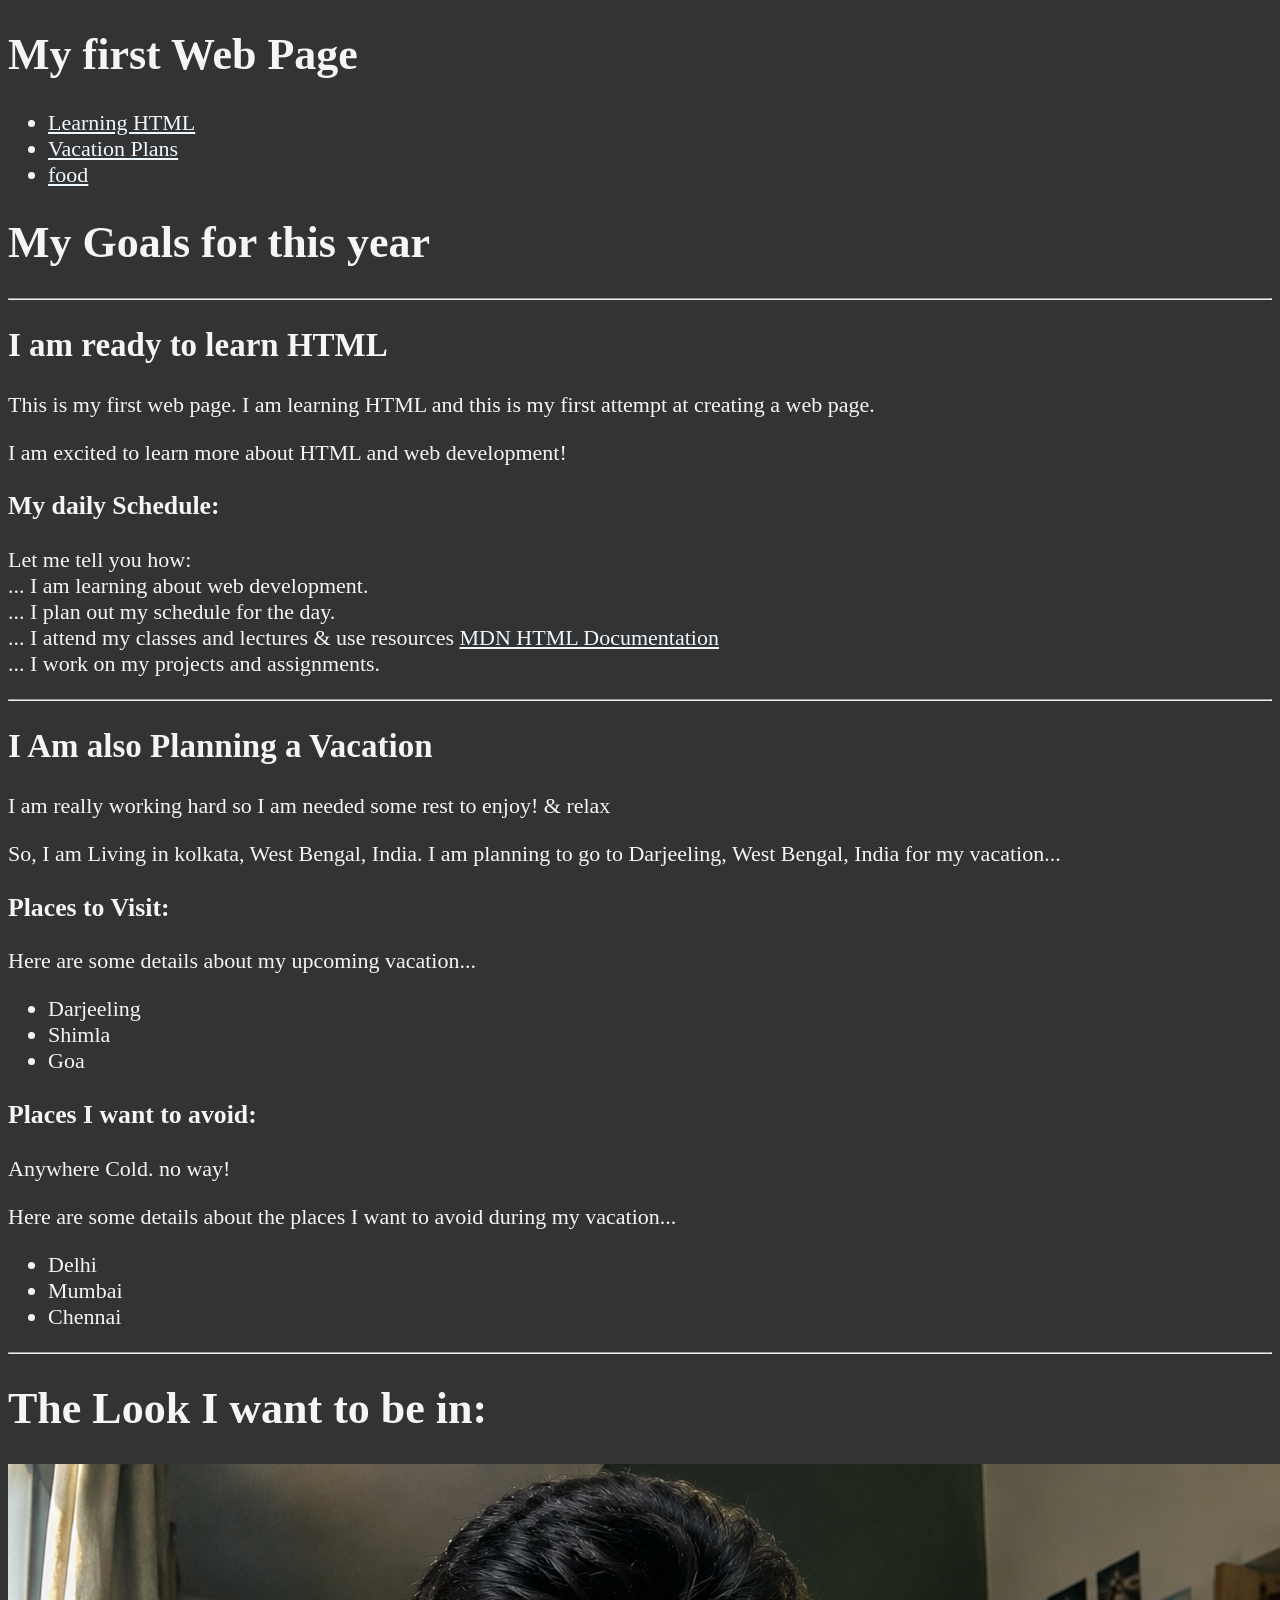
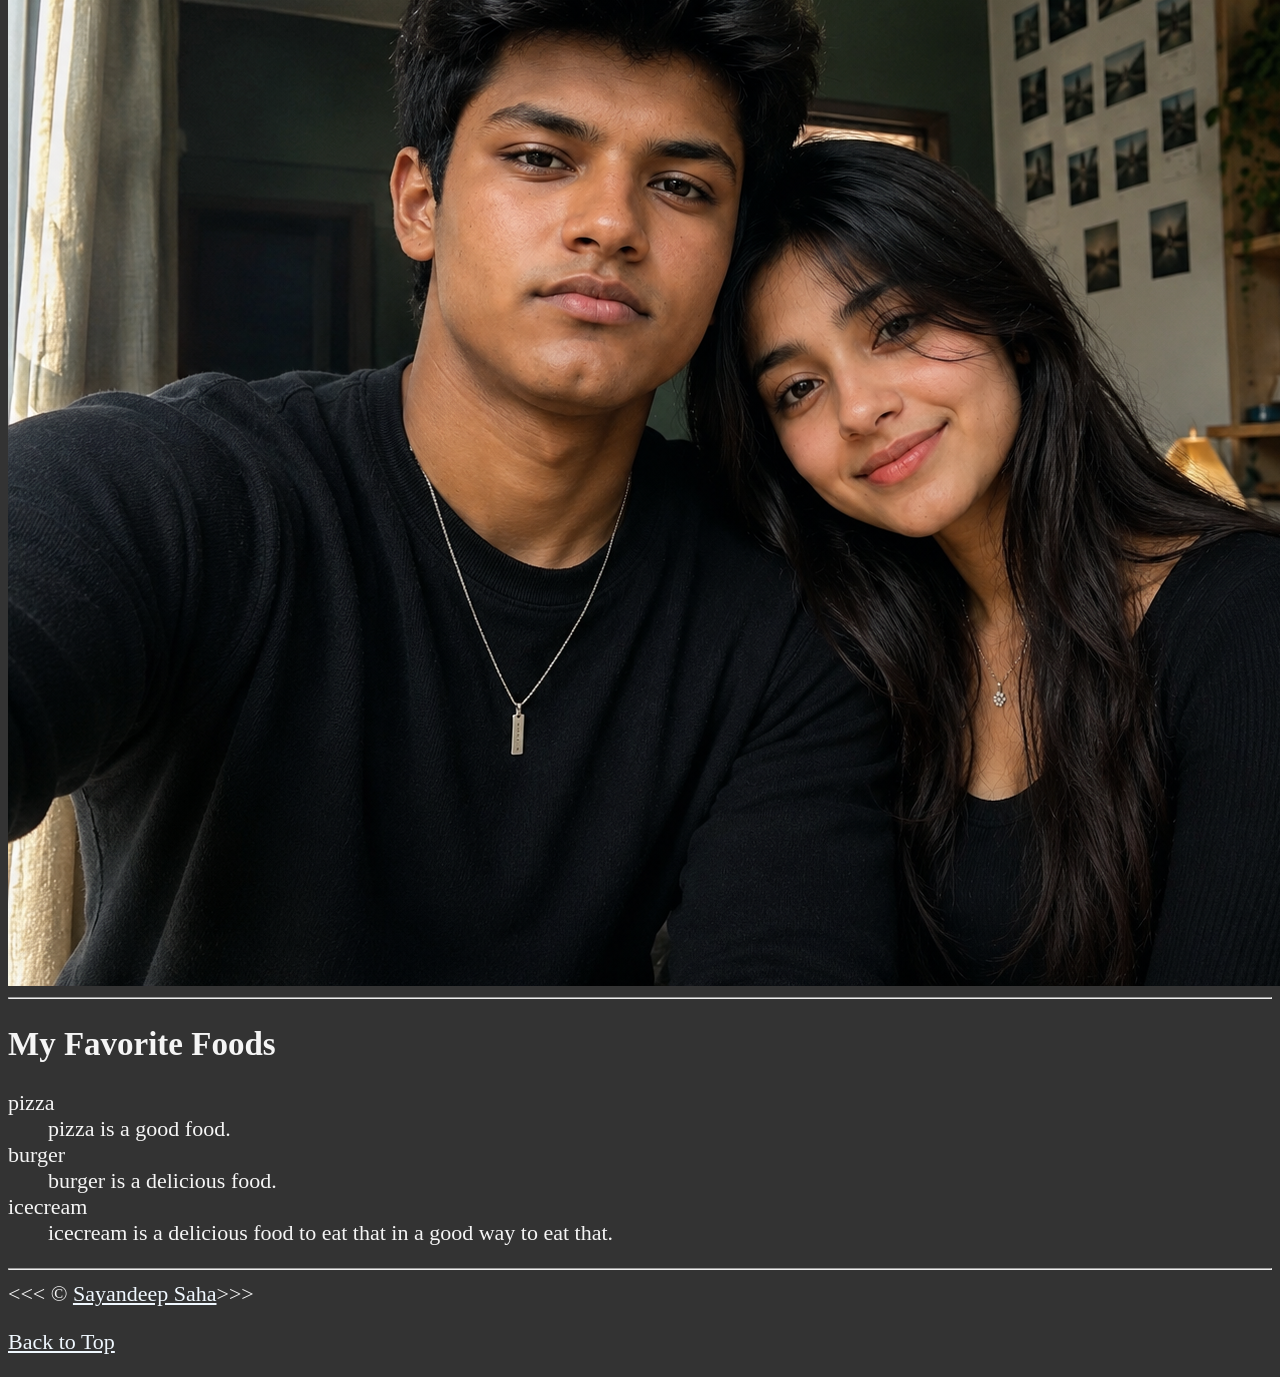
==== index.html @ c2c9341f "Add My Future Images" ====
<!DOCTYPE html>
<html lang="en">

    <head>
        <meta charset="UTF-8">
        <meta name="author" content="Sayandeep Saha">
        <meta name="description" content="This is the page where we can contain & create as I learn in HTML.">
        <!-- adding the icon/logo -->
        <link rel="icon" href="https://upload.wikimedia.org/wikipedia/commons/thumb/6/61/HTML5_logo_and_wordmark.svg/500px-HTML5_logo_and_wordmark.svg.png?utm_source=commons.wikimedia.org&utm_campaign=index&utm_content=thumbnail" type="image/x-icon">
        <!-- Linking the stylesheet -->
        <link rel="stylesheet" href="style.css" type="text/css">
        <title>My first Web Page</title>
    </head>

    <body>
        <h1>My first Web Page</h1>
        <header>
            <nav>
                <ul>
                    <li><a href="#html">Learning HTML</a></li>
                    <li><a href="#vacation">Vacation Plans</a></li>
                    <li><a href="#food">food</a></li>
                </ul>
            </nav>
        </header>

        <h1>My Goals for this year</h1>
        <hr>
        
        <section id="html">
        <h2>I am  ready to learn HTML</h2>
        <p>This is my first web page. I am learning HTML and this is my first attempt at creating a web page.</p>
        <p>I am excited to learn more about HTML and web development!</p>

        <h3>My daily Schedule:</h3>
        <p>Let me tell you how:
            <br>... I am learning about web development.
            <br>... I plan out my schedule for the day.
            <br>... I attend my classes and lectures & use resources
            <!-- The MDN HTML Documentation -->
             <a href="https://developer.mozilla.org/en-US/docs/Web/HTML" target="_blank">MDN HTML Documentation</a>
            <br>... I work on my projects and assignments.
        </p>
        </section>

        <hr>
        
        <section id="vacation">
        <h2>I Am also Planning a Vacation</h2>
        <p>I am really working hard so I am needed some rest to enjoy! &  relax</p>
        <p>So, I am Living in kolkata, West Bengal, India. I am planning to go to Darjeeling, West Bengal, India for my vacation...</p>
            <!-- Places I want to visit -->
        <h3>Places to Visit:</h3>
        <p>Here are some details about my upcoming vacation...</p>
        <div class="places-to-visit">
            <ul>
                <li>Darjeeling</li>
                <li>Shimla</li>
                <li>Goa</li>
            </ul>
        </div>
        <!-- Places I want to avoid -->
        <h3>Places I want to avoid:</h3>
        <p>Anywhere Cold. no way!</p>
        <p>Here are some details about the places I want to avoid during my vacation...</p>
        <div class="places-to-avoid">
            <ul>
                <li>Delhi</li>
                <li>Mumbai</li>
                <li>Chennai</li>
            </ul>
        </div>
        </section>

        <hr>

        <h1>The Look I want to be in:</h1>
        <img src="file_00000000b7cc81fdb498313f70ff3afb.png" alt="Our future image">

        <hr>

        <footer>
            <!-- Foods I Like -->
            <section id="food">
            <h2>My Favorite Foods</h2>
            <dl>
                <dt>pizza
                    <dd>pizza is a good food.</dd>
                </dt>
                <dt>burger
                    <dd>burger is a delicious food.</dd>
                </dt>
                <dt>icecream
                    <dd>icecream is a delicious food to eat that in a good way to eat that.</dd>
                </dt>
            </dl>
            </section>

            <hr>

            &lt;&lt;&lt; &copy; <a href="about.html">Sayandeep Saha</a>&gt;&gt;&gt;
            <p>  
            <a href="#">Back to Top</a>
        </footer>
    </body>
</html>
---- style.css ----
html {
    font-size: 22px;
}

body {
    background-color: #333;
    color: whitesmoke;
}

a {
    color: aliceblue;
}

a:visited {
    color: lightgray;
}

a:hover, a:active {
    color: #eee;
}
img {
    padding: auto;
    margin: auto;
    display:block;
    margin: auto;
    size: 1rem;
    
}
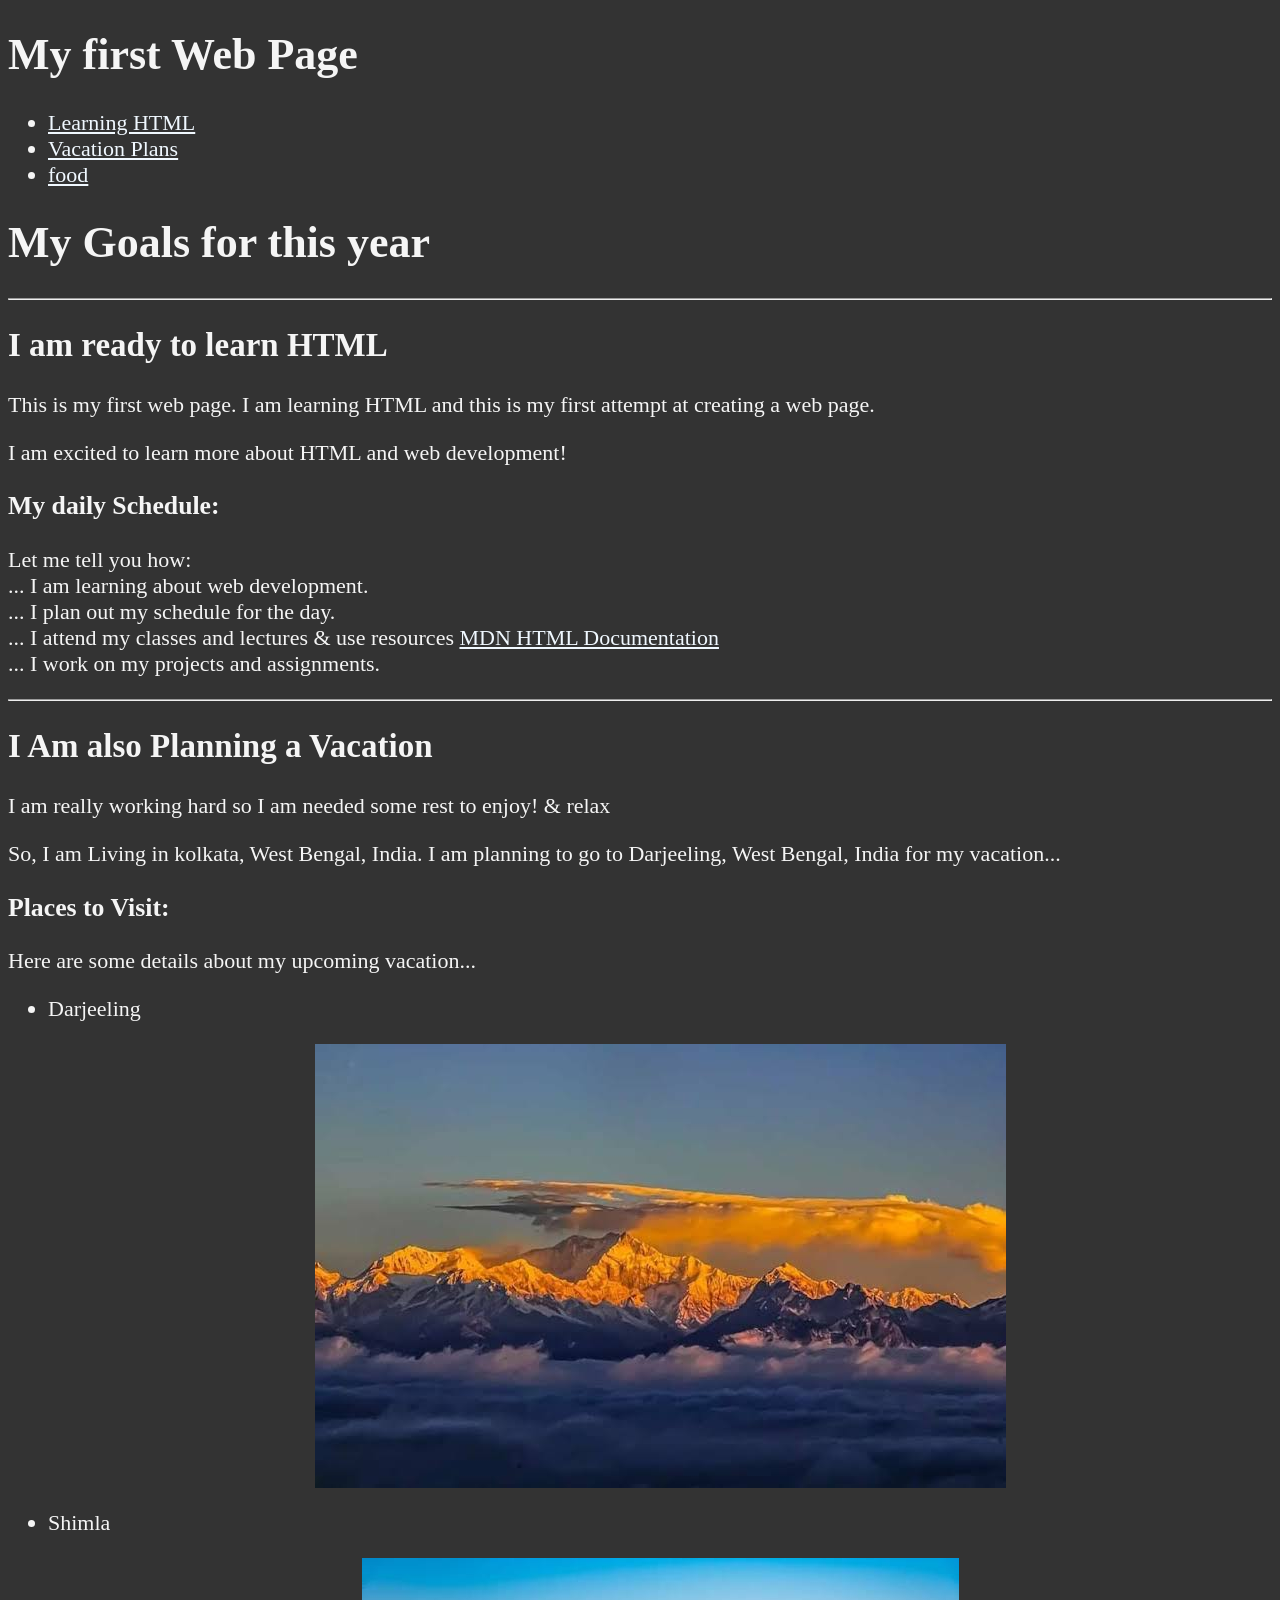
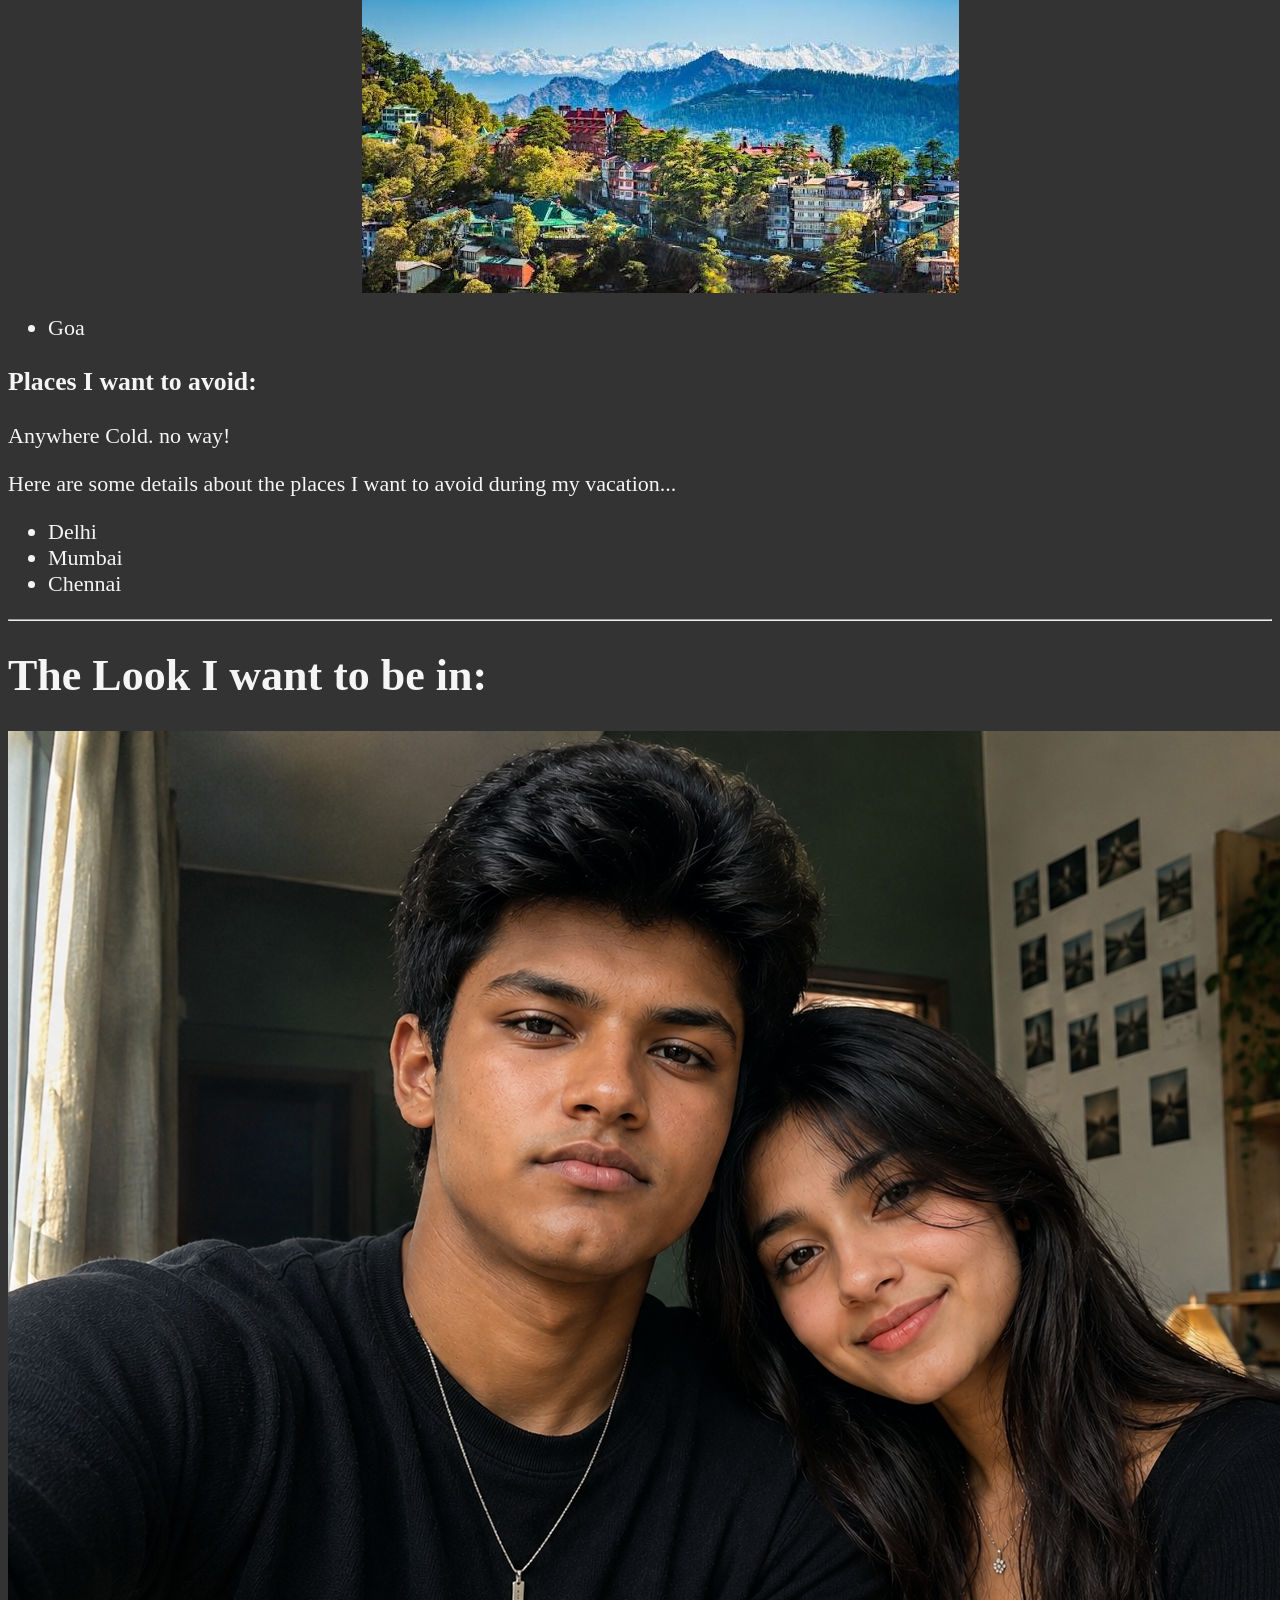
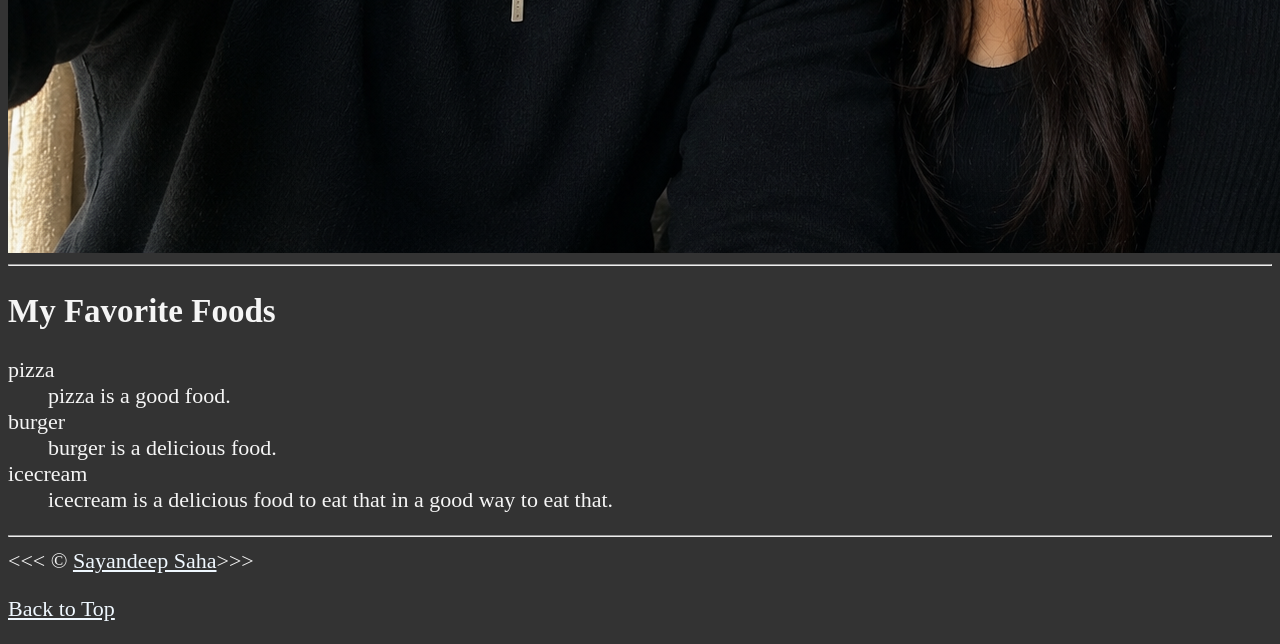
==== commit 98fc897c: "add Images by HTML Courses" ====
--- a/index.html
+++ b/index.html
@@ -54,8 +54,12 @@
         <p>Here are some details about my upcoming vacation...</p>
         <div class="places-to-visit">
             <ul>
-                <li>Darjeeling</li>
-                <li>Shimla</li>
+                <li>Darjeeling
+                    <p><img src="dargilling-images.jpg" alt="Darjeeling"></p>
+                </li>
+                <li>Shimla
+                    <p> <img src="shimla.jpg" alt="Shimla"></p>
+                </li>
                 <li>Goa</li>
             </ul>
         </div>
--- a/style.css
+++ b/style.css
@@ -24,5 +24,4 @@
     display:block;
     margin: auto;
     size: 1rem;
-    
 }
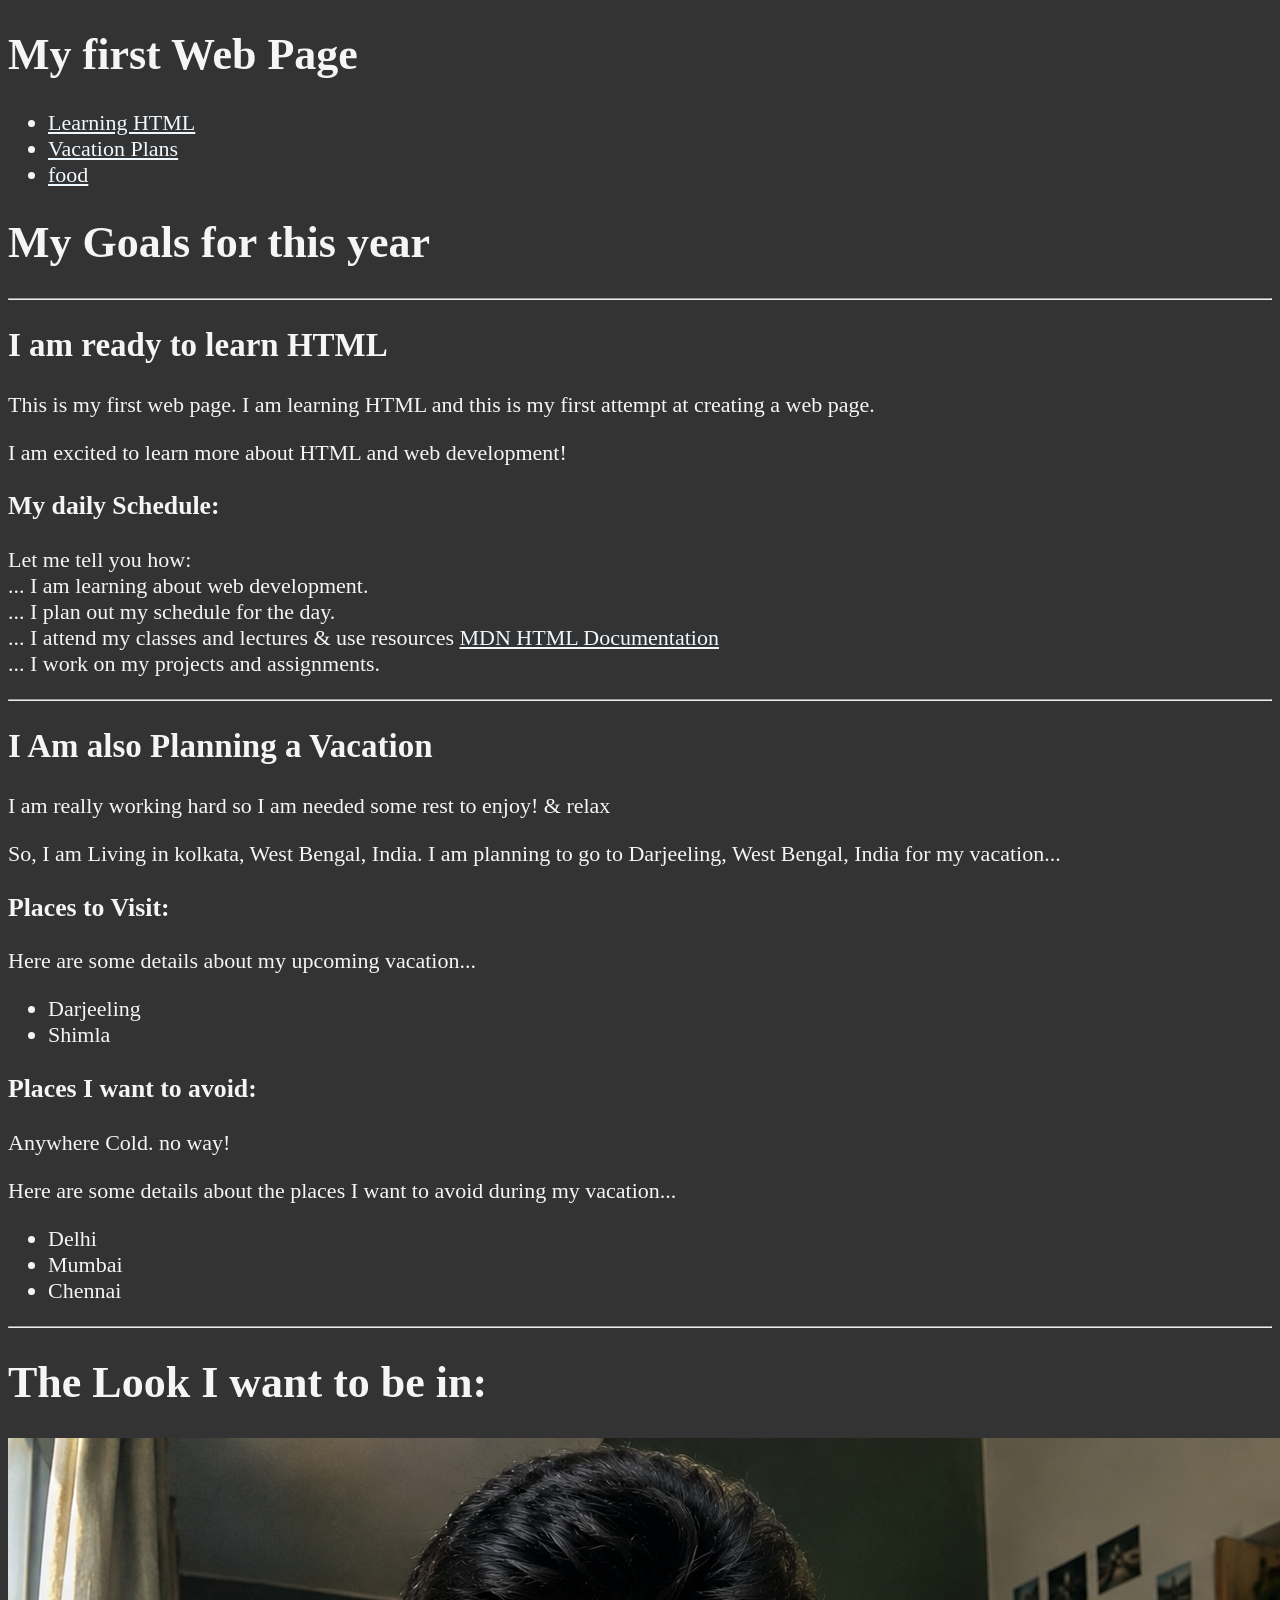
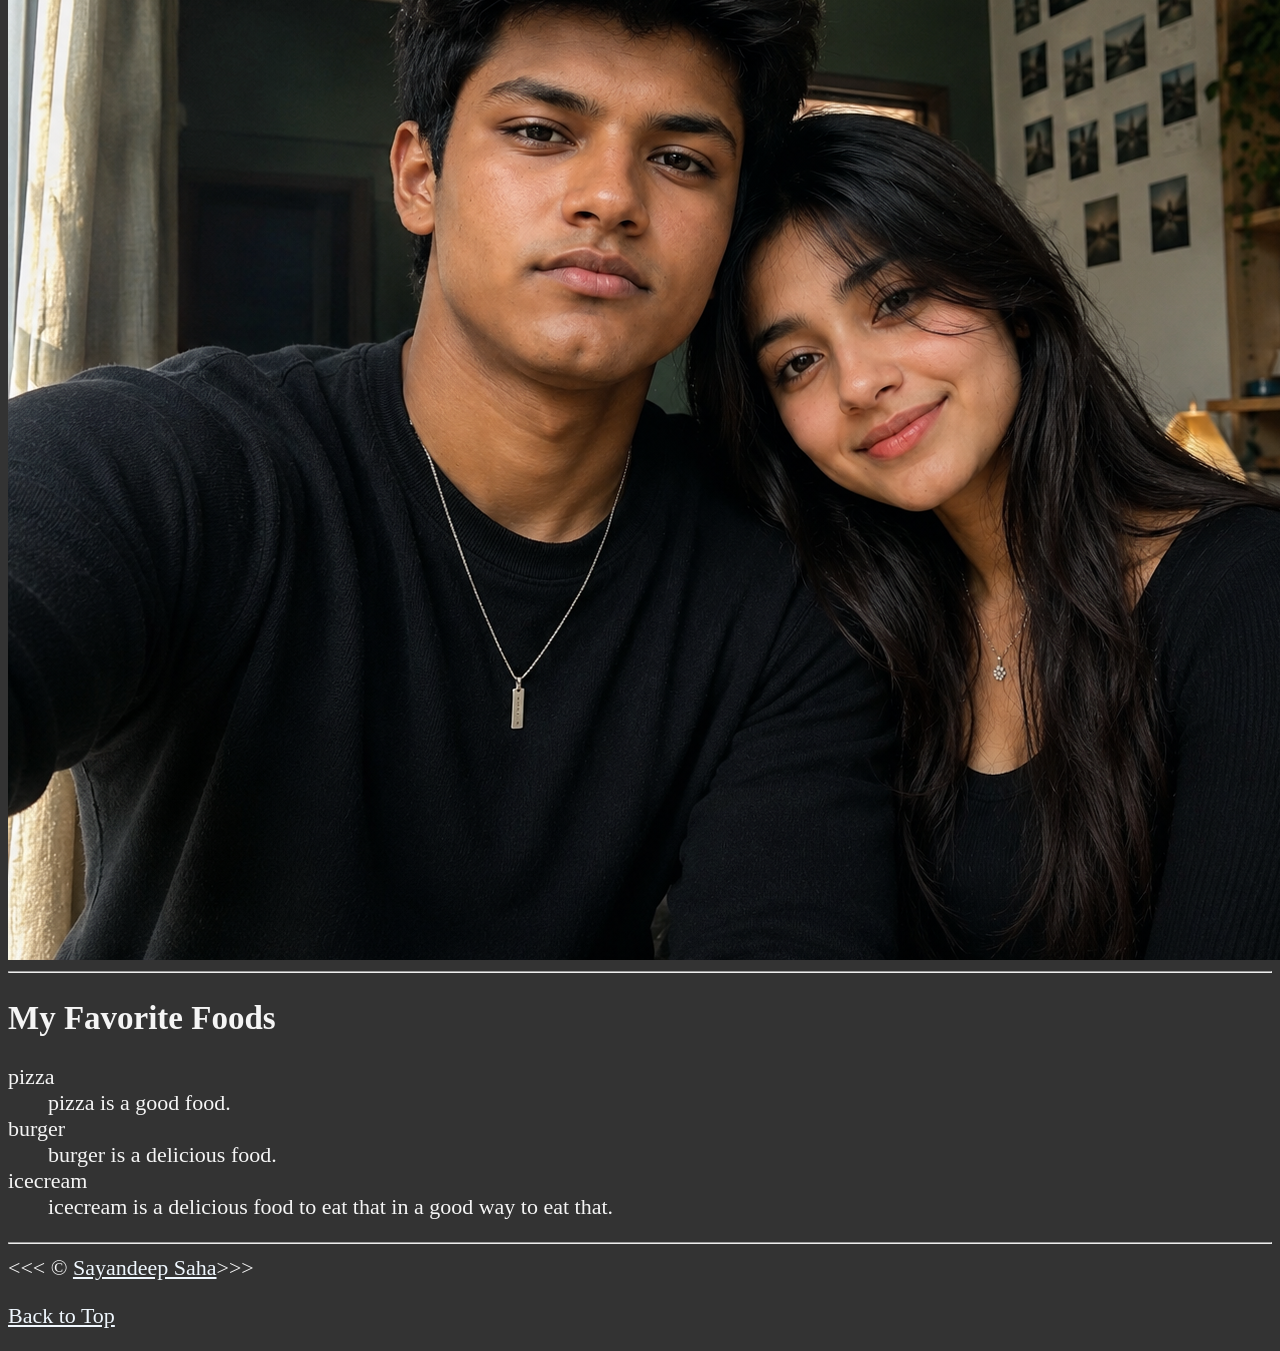
==== commit aa208bcc: "Correct index.html" ====
--- a/index.html
+++ b/index.html
@@ -54,13 +54,9 @@
         <p>Here are some details about my upcoming vacation...</p>
         <div class="places-to-visit">
             <ul>
-                <li>Darjeeling
-                    <p><img src="dargilling-images.jpg" alt="Darjeeling"></p>
-                </li>
-                <li>Shimla
-                    <p> <img src="shimla.jpg" alt="Shimla"></p>
-                </li>
-                <li>Goa</li>
+                <li>Darjeeling</li>
+                <li>Shimla</li>
+                <!-- <li>Goa</li> -->
             </ul>
         </div>
         <!-- Places I want to avoid -->
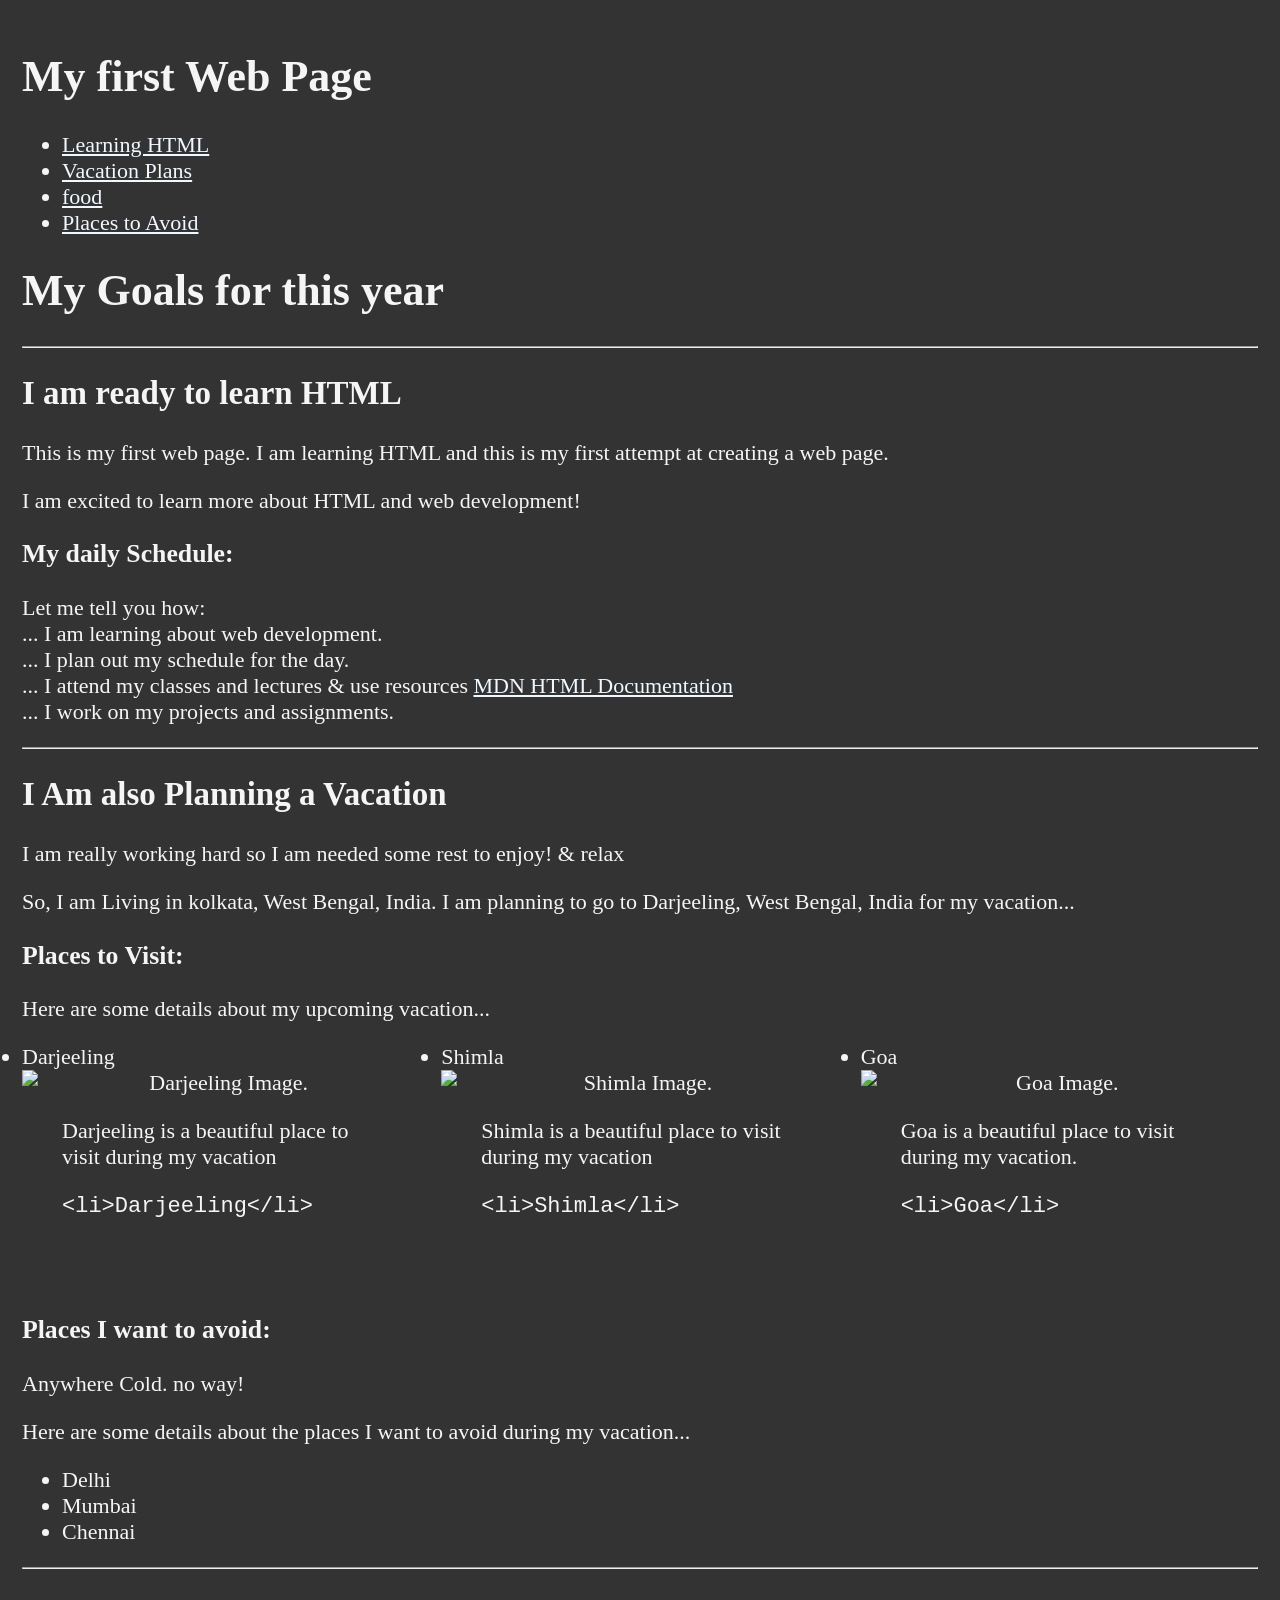
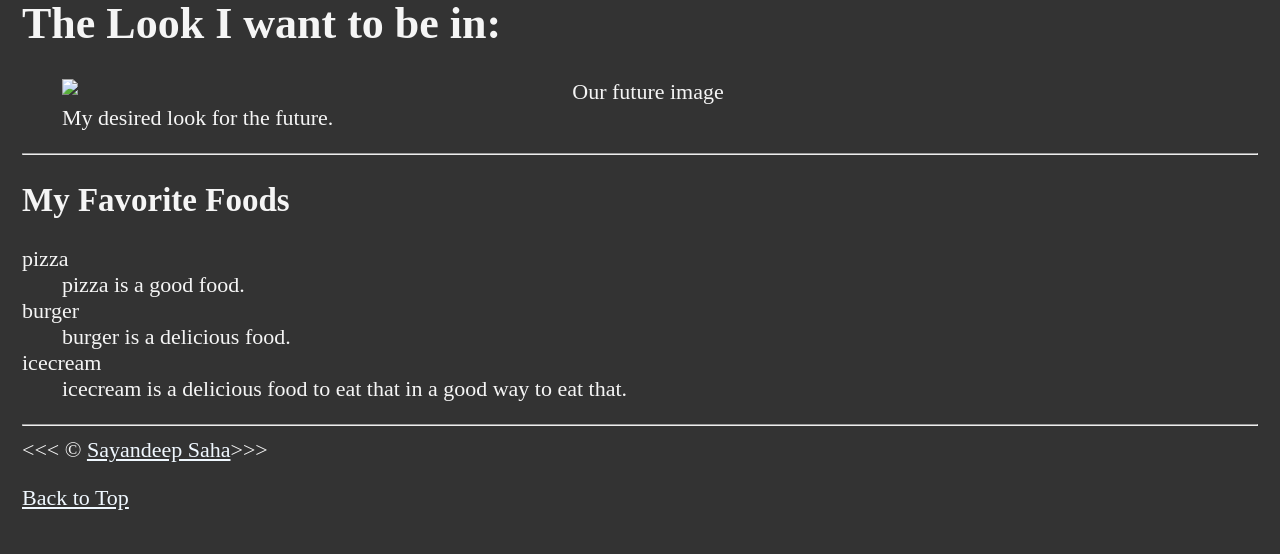
==== commit d8d89045: "Addd the Images" ====
--- a/index.html
+++ b/index.html
@@ -4,7 +4,8 @@
     <head>
         <meta charset="UTF-8">
         <meta name="author" content="Sayandeep Saha">
-        <meta name="description" content="This is the page where we can contain & create as I learn in HTML.">
+        <meta name="description" content="This is the page where we can contain and create as I learn in HTML.">
+        <meta name="viewport" content="width=device-width, initial-scale=1.0">
         <!-- adding the icon/logo -->
         <link rel="icon" href="https://upload.wikimedia.org/wikipedia/commons/thumb/6/61/HTML5_logo_and_wordmark.svg/500px-HTML5_logo_and_wordmark.svg.png?utm_source=commons.wikimedia.org&utm_campaign=index&utm_content=thumbnail" type="image/x-icon">
         <!-- Linking the stylesheet -->
@@ -20,6 +21,7 @@
                     <li><a href="#html">Learning HTML</a></li>
                     <li><a href="#vacation">Vacation Plans</a></li>
                     <li><a href="#food">food</a></li>
+                    <li><a href="#places-to-avoid">Places to Avoid</a></li>
                 </ul>
             </nav>
         </header>
@@ -36,7 +38,7 @@
         <p>Let me tell you how:
             <br>... I am learning about web development.
             <br>... I plan out my schedule for the day.
-            <br>... I attend my classes and lectures & use resources
+            <br>... I attend my classes and lectures &amp; use resources
             <!-- The MDN HTML Documentation -->
              <a href="https://developer.mozilla.org/en-US/docs/Web/HTML" target="_blank">MDN HTML Documentation</a>
             <br>... I work on my projects and assignments.
@@ -47,23 +49,53 @@
         
         <section id="vacation">
         <h2>I Am also Planning a Vacation</h2>
-        <p>I am really working hard so I am needed some rest to enjoy! &  relax</p>
+        <p>I am really working hard so I am needed some rest to enjoy! &amp; relax</p>
         <p>So, I am Living in kolkata, West Bengal, India. I am planning to go to Darjeeling, West Bengal, India for my vacation...</p>
             <!-- Places I want to visit -->
         <h3>Places to Visit:</h3>
         <p>Here are some details about my upcoming vacation...</p>
         <div class="places-to-visit">
             <ul>
-                <li>Darjeeling</li>
-                <li>Shimla</li>
-                <!-- <li>Goa</li> -->
+                <li>Darjeeling
+                    <img src="img/dargilling-images.jpg" alt="Darjeeling Image." title="Darjeeling Image">
+                    <figure>
+                        <figcaption>Darjeeling is a beautiful place to visit during my vacation
+                        </figcaption>
+                        <p>
+                            <code>&lt;li&gt;Darjeeling&lt;/li&gt;</code>
+                        </p>
+                    </figure>
+                </li>
+                <li>Shimla
+                    <img src="img/shimla.jpg" alt="Shimla Image." title="Shimla Image">
+                    <figure>
+                        <figcaption>Shimla is a beautiful place to visit during my vacation
+                        </figcaption>
+                        <p>
+                            <code>&lt;li&gt;Shimla&lt;/li&gt;</code>
+                        </p>
+                    </figure>
+                </li>
+                <li>Goa
+                    <img src="img/Goa.jpg" alt="Goa Image." title="Goa Image">
+                    <figure>
+                        <figcaption>Goa is a beautiful place to visit during my vacation.
+                        </figcaption>
+                        <p>
+                            <code>&lt;li&gt;Goa&lt;/li&gt;</code>
+                        </p>
+                    </figure>
+                </li>
             </ul>
         </div>
+
+        <br>                
+
         <!-- Places I want to avoid -->
+        <div id="places-to-avoid"></div>
         <h3>Places I want to avoid:</h3>
         <p>Anywhere Cold. no way!</p>
         <p>Here are some details about the places I want to avoid during my vacation...</p>
-        <div class="places-to-avoid">
             <ul>
                 <li>Delhi</li>
                 <li>Mumbai</li>
@@ -73,9 +105,13 @@
         </section>
 
         <hr>
-
+        <!-- My Look with my girlfriend -->
         <h1>The Look I want to be in:</h1>
-        <img src="file_00000000b7cc81fdb498313f70ff3afb.png" alt="Our future image">
+        <figure>
+            <img src="img/file_00000000b7cc81fdb498313f70ff3afb.png" alt="Our future image" 
+            title="Our future image">
+            <figcaption>My desired look for the future.</figcaption>
+        </figure>
 
         <hr>
 
@@ -84,20 +120,17 @@
             <section id="food">
             <h2>My Favorite Foods</h2>
             <dl>
-                <dt>pizza
-                    <dd>pizza is a good food.</dd>
-                </dt>
-                <dt>burger
-                    <dd>burger is a delicious food.</dd>
-                </dt>
-                <dt>icecream
-                    <dd>icecream is a delicious food to eat that in a good way to eat that.</dd>
-                </dt>
+                <dt>pizza</dt>
+                <dd>pizza is a good food.</dd>
+                <dt>burger</dt>
+                <dd>burger is a delicious food.</dd>
+                <dt>icecream</dt>
+                <dd>icecream is a delicious food to eat that in a good way to eat that.</dd>
             </dl>
             </section>
 
             <hr>
-
+            <!-- The About me Page link -->
             &lt;&lt;&lt; &copy; <a href="about.html">Sayandeep Saha</a>&gt;&gt;&gt;
             <p>  
             <a href="#">Back to Top</a>
--- a/style.css
+++ b/style.css
@@ -1,10 +1,17 @@
 html {
     font-size: 22px;
+}
+
+*, *::before, *::after {
+    box-sizing: border-box;
 }
 
 body {
     background-color: #333;
     color: whitesmoke;
+    overflow-wrap: break-word;
+    margin: 0;
+    padding: 1rem;
 }
 
 a {
@@ -18,10 +25,35 @@
 a:hover, a:active {
     color: #eee;
 }
+
 img {
-    padding: auto;
+    display: block;
+    text-align: center;
+    width: 100%;
+    height: auto;
+    padding: 0;
     margin: auto;
-    display:block;
-    margin: auto;
-    size: 1rem;
+}
+
+.places-to-visit ul {
+    display: flex;
+    flex-wrap: wrap;
+    gap: 1rem;
+    padding: 0;
+}
+
+.places-to-visit li {
+    flex: 1 1 260px;
+    min-width: 0;
+    overflow-wrap: break-word;
+}
+
+@media (max-width: 600px) {
+    html {
+        font-size: 18px;
+    }
+
+    body {
+        padding: 0.75rem;
+    }
 }
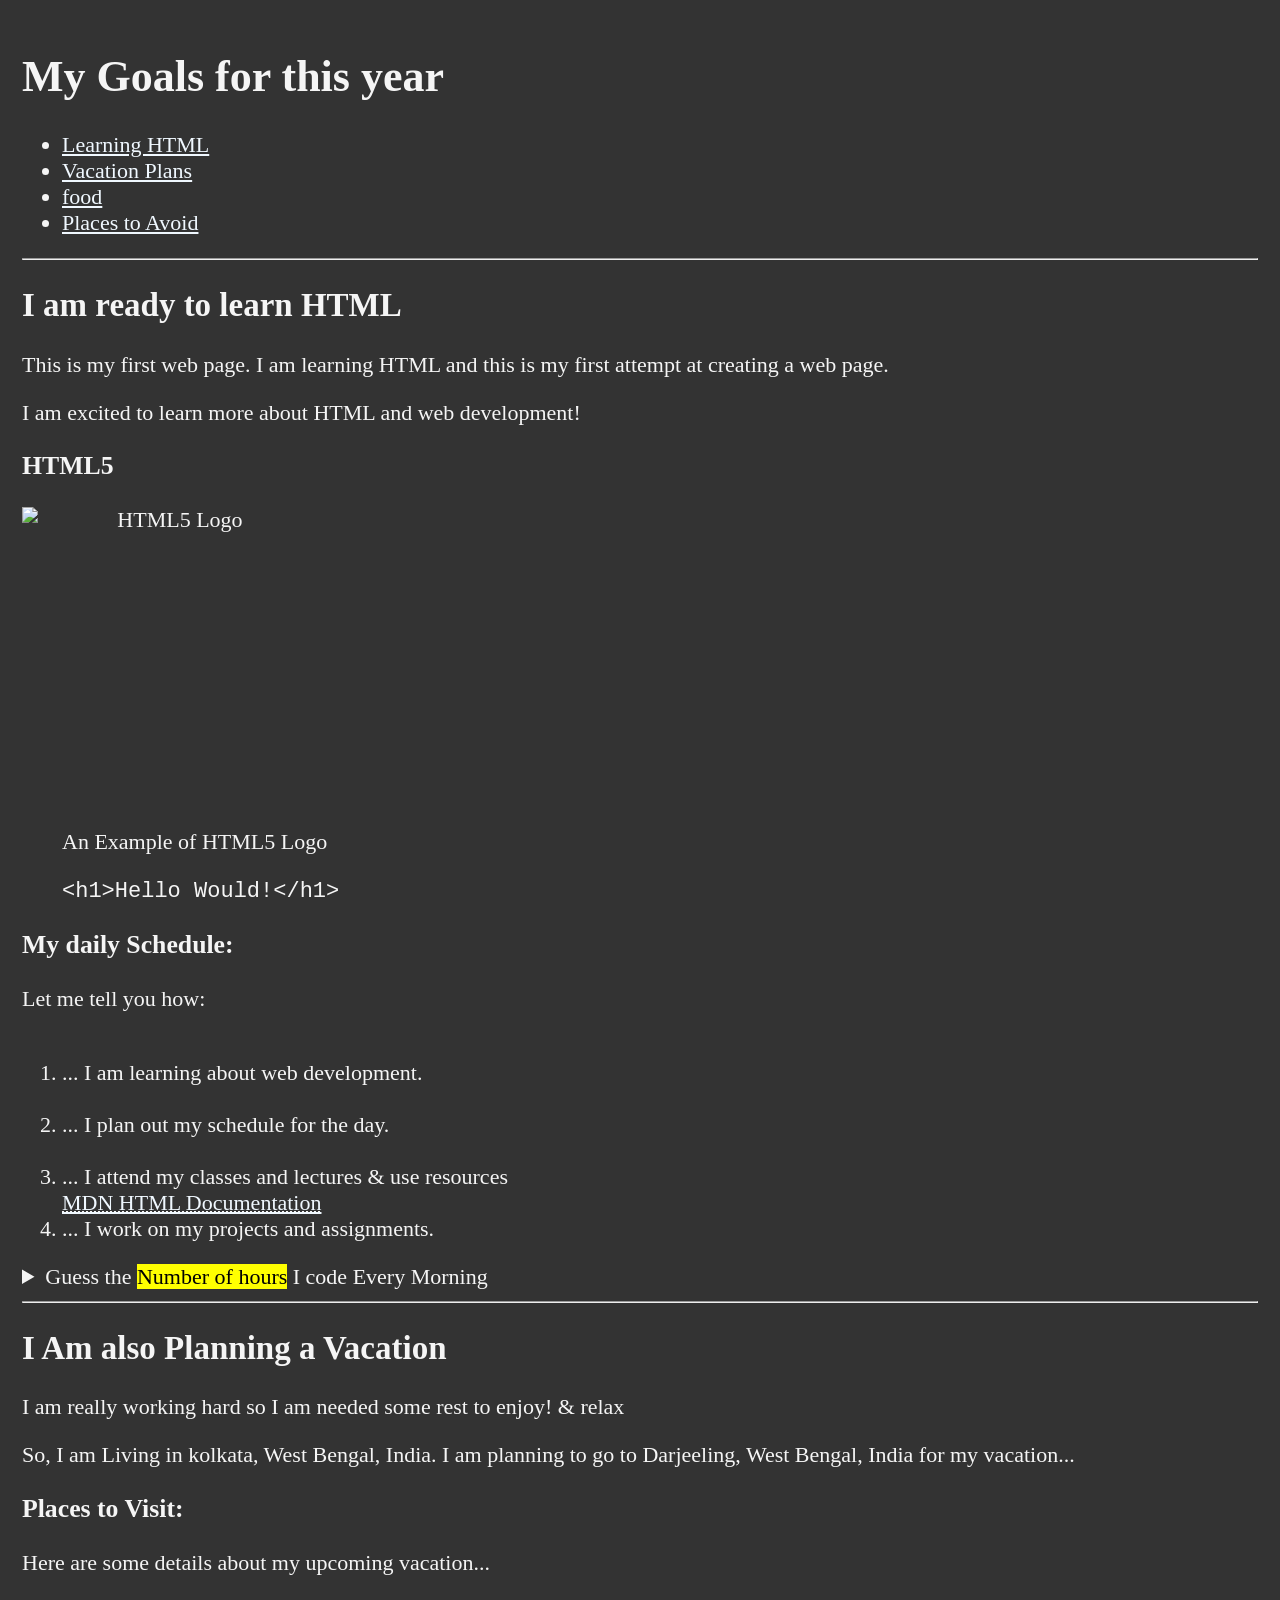
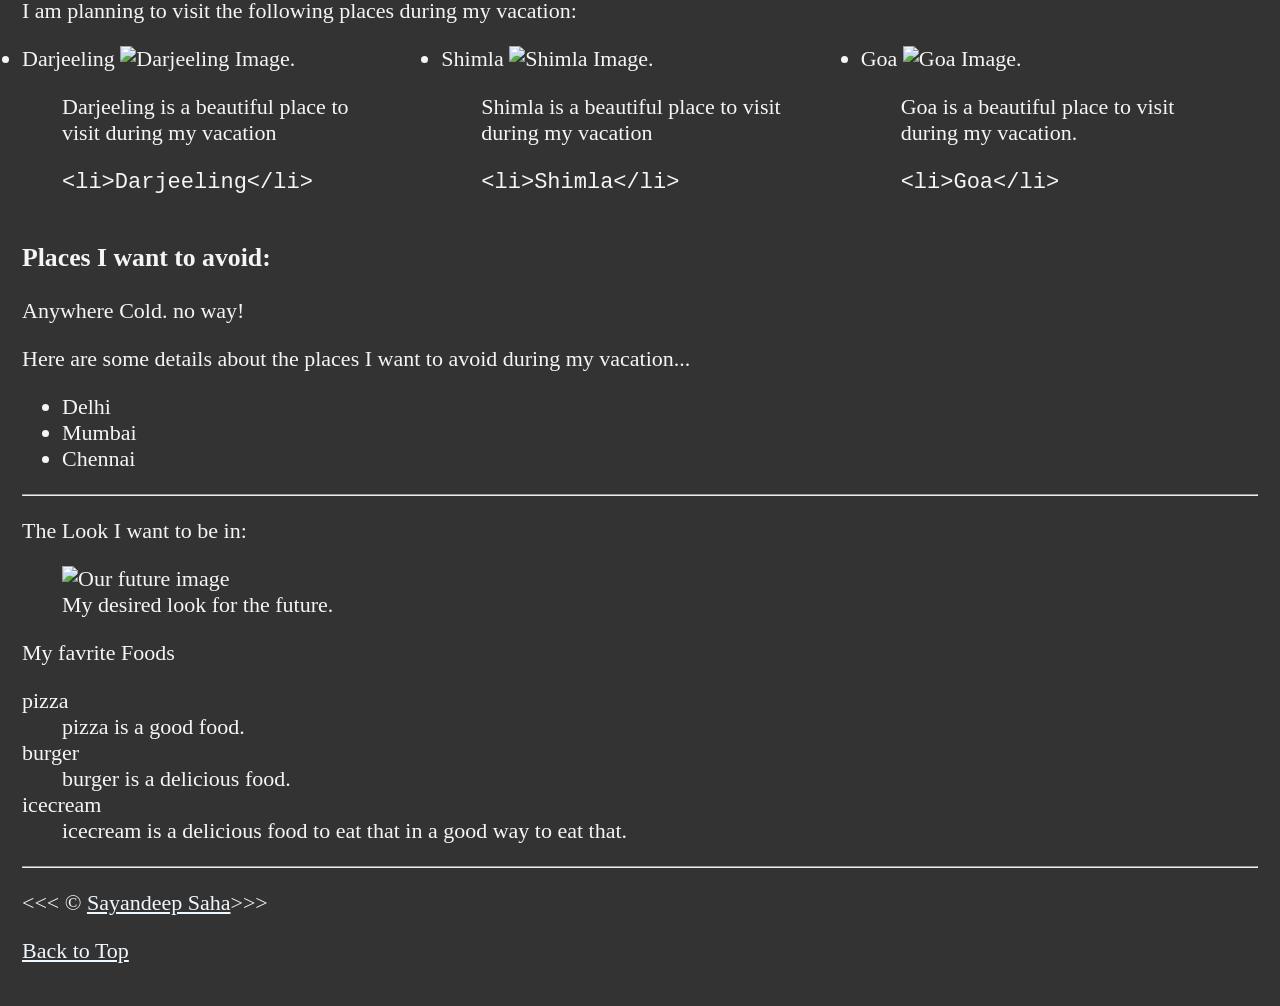
==== commit 45fd10ec: "Add Semantic Tag's" ====
--- a/index.html
+++ b/index.html
@@ -7,16 +7,18 @@
         <meta name="description" content="This is the page where we can contain and create as I learn in HTML.">
         <meta name="viewport" content="width=device-width, initial-scale=1.0">
         <!-- adding the icon/logo -->
-        <link rel="icon" href="https://upload.wikimedia.org/wikipedia/commons/thumb/6/61/HTML5_logo_and_wordmark.svg/500px-HTML5_logo_and_wordmark.svg.png?utm_source=commons.wikimedia.org&utm_campaign=index&utm_content=thumbnail" type="image/x-icon">
+        <link rel="icon" href="img/HTML5.png" type="image/x-icon">
         <!-- Linking the stylesheet -->
         <link rel="stylesheet" href="style.css" type="text/css">
+        <!-- Linking the JavaScript file -->
+        <link rel="script" href="script.js" type="text/javascript">
         <title>My first Web Page</title>
     </head>
 
     <body>
-        <h1>My first Web Page</h1>
         <header>
-            <nav>
+        <h1>My Goals for this year</h1>
+        <nav aria-label="Primary-Navigation">
                 <ul>
                     <li><a href="#html">Learning HTML</a></li>
                     <li><a href="#vacation">Vacation Plans</a></li>
@@ -25,35 +27,58 @@
                 </ul>
             </nav>
         </header>
-
-        <h1>My Goals for this year</h1>
-        <hr>
         
-        <section id="html">
-        <h2>I am  ready to learn HTML</h2>
-        <p>This is my first web page. I am learning HTML and this is my first attempt at creating a web page.</p>
-        <p>I am excited to learn more about HTML and web development!</p>
-
-        <h3>My daily Schedule:</h3>
-        <p>Let me tell you how:
-            <br>... I am learning about web development.
-            <br>... I plan out my schedule for the day.
-            <br>... I attend my classes and lectures &amp; use resources
-            <!-- The MDN HTML Documentation -->
-             <a href="https://developer.mozilla.org/en-US/docs/Web/HTML" target="_blank">MDN HTML Documentation</a>
-            <br>... I work on my projects and assignments.
-        </p>
-        </section>
+        <main>
 
         <hr>
         
-        <section id="vacation">
+        <article id="html">
+                <h2>I am  ready to learn HTML</h2>
+                <p>This is my first web page. I am learning HTML and this is my first attempt at creating a web page.</p> 
+                <p>I am excited to learn more about HTML and web development!</p>
+            <section>
+                <h3>HTML5</h3>
+            <img id="HTML5-Logo" src="img/HTML5.png" alt="HTML5 Logo" title="I am learning HTML5">
+            <figure>
+                <figcaption>An Example of HTML5 Logo</figcaption>
+                <p>
+                    <code>&lt;h1&gt;Hello Would!&lt;/h1&gt;</code>
+                </p>
+            </figure>
+            </section>
+            <section>
+            <h3>My daily Schedule:</h3>
+                <p>Let me tell you how:</p>
+                <ol>
+                    <br><li>... I am learning about web development.</li>
+                    <br><li>... I plan out my schedule for the day.</li>
+                    <br><li>... I attend my classes and lectures &amp; use resources</li>
+                    <!-- The MDN HTML Documentation -->
+                <abbr title="Mozilla Developer Network">
+                    <a href="https://developer.mozilla.org/en-US/docs/Web/HTML" target="_blank">MDN HTML Documentation</a>
+                </abbr>
+                <br><li>... I work on my projects and assignments.</li>
+            </ol>
+            <aside id="Coding hours & Timings">
+                <details>
+                    <summary>Guess the <mark>Number of hours</mark> I code Every Morning</summary>
+                    <p>I Start code at <time datetime="13:00">1 PM</time> & do it <time datetime="PT4H">4 hours</time></p>
+                </details>
+            </aside>
+        </section>
+        </article>
+
+        <hr>
+        
+        <article id="vacation">
         <h2>I Am also Planning a Vacation</h2>
         <p>I am really working hard so I am needed some rest to enjoy! &amp; relax</p>
         <p>So, I am Living in kolkata, West Bengal, India. I am planning to go to Darjeeling, West Bengal, India for my vacation...</p>
+        <section>
             <!-- Places I want to visit -->
         <h3>Places to Visit:</h3>
         <p>Here are some details about my upcoming vacation...</p>
+                <p>I am planning to visit the following places during my vacation:</p>
         <div class="places-to-visit">
             <ul>
                 <li>Darjeeling
@@ -88,11 +113,10 @@
                 </li>
             </ul>
         </div>
-
-        <br>                
-
+            </section>
+            <section>
         <!-- Places I want to avoid -->
-        <div id="places-to-avoid"></div>
+        <div id="places-to-avoid">
         <h3>Places I want to avoid:</h3>
         <p>Anywhere Cold. no way!</p>
         <p>Here are some details about the places I want to avoid during my vacation...</p>
@@ -103,37 +127,40 @@
             </ul>
         </div>
         </section>
+        </article>
 
         <hr>
         <!-- My Look with my girlfriend -->
-        <h1>The Look I want to be in:</h1>
+        <p>The Look I want to be in:</p>
         <figure>
             <img src="img/file_00000000b7cc81fdb498313f70ff3afb.png" alt="Our future image" 
             title="Our future image">
             <figcaption>My desired look for the future.</figcaption>
         </figure>
-
-        <hr>
+        </section>
+        </main>
 
         <footer>
-            <!-- Foods I Like -->
-            <section id="food">
-            <h2>My Favorite Foods</h2>
-            <dl>
-                <dt>pizza</dt>
-                <dd>pizza is a good food.</dd>
-                <dt>burger</dt>
-                <dd>burger is a delicious food.</dd>
-                <dt>icecream</dt>
-                <dd>icecream is a delicious food to eat that in a good way to eat that.</dd>
-            </dl>
-            </section>
+        <!-- Foods I Like -->
+            <article id="food">
+                <p>My favrite Foods</p>
+                <dl>
+                    <dt>pizza</dt>
+                    <dd>pizza is a good food.</dd>
+                    <dt>burger</dt>
+                    <dd>burger is a delicious food.</dd>
+                    <dt>icecream</dt>
+                    <dd>icecream is a delicious food to eat that in a good way to eat that.</dd>
+                </dl>
+            </article>
 
-            <hr>
-            <!-- The About me Page link -->
-            &lt;&lt;&lt; &copy; <a href="about.html">Sayandeep Saha</a>&gt;&gt;&gt;
-            <p>  
-            <a href="#">Back to Top</a>
+                <hr>
+
+                <!-- The About me Page link -->
+                <p>&lt;&lt;&lt; &copy; <a href="about.html">Sayandeep Saha</a>&gt;&gt;&gt;</p>
+                <p>  
+                <a href="#">Back to Top</a>
+                </p>
         </footer>
     </body>
 </html>
--- a/style.css
+++ b/style.css
@@ -27,12 +27,18 @@
 }
 
 img {
-    display: block;
     text-align: center;
     width: 100%;
     height: auto;
     padding: 0;
     margin: auto;
+}
+#HTML5-Logo {
+    display: block;
+    width: 300px;
+    height: 300px;
+    margin-left: 0;
+    margin-right: auto;
 }
 
 .places-to-visit ul {
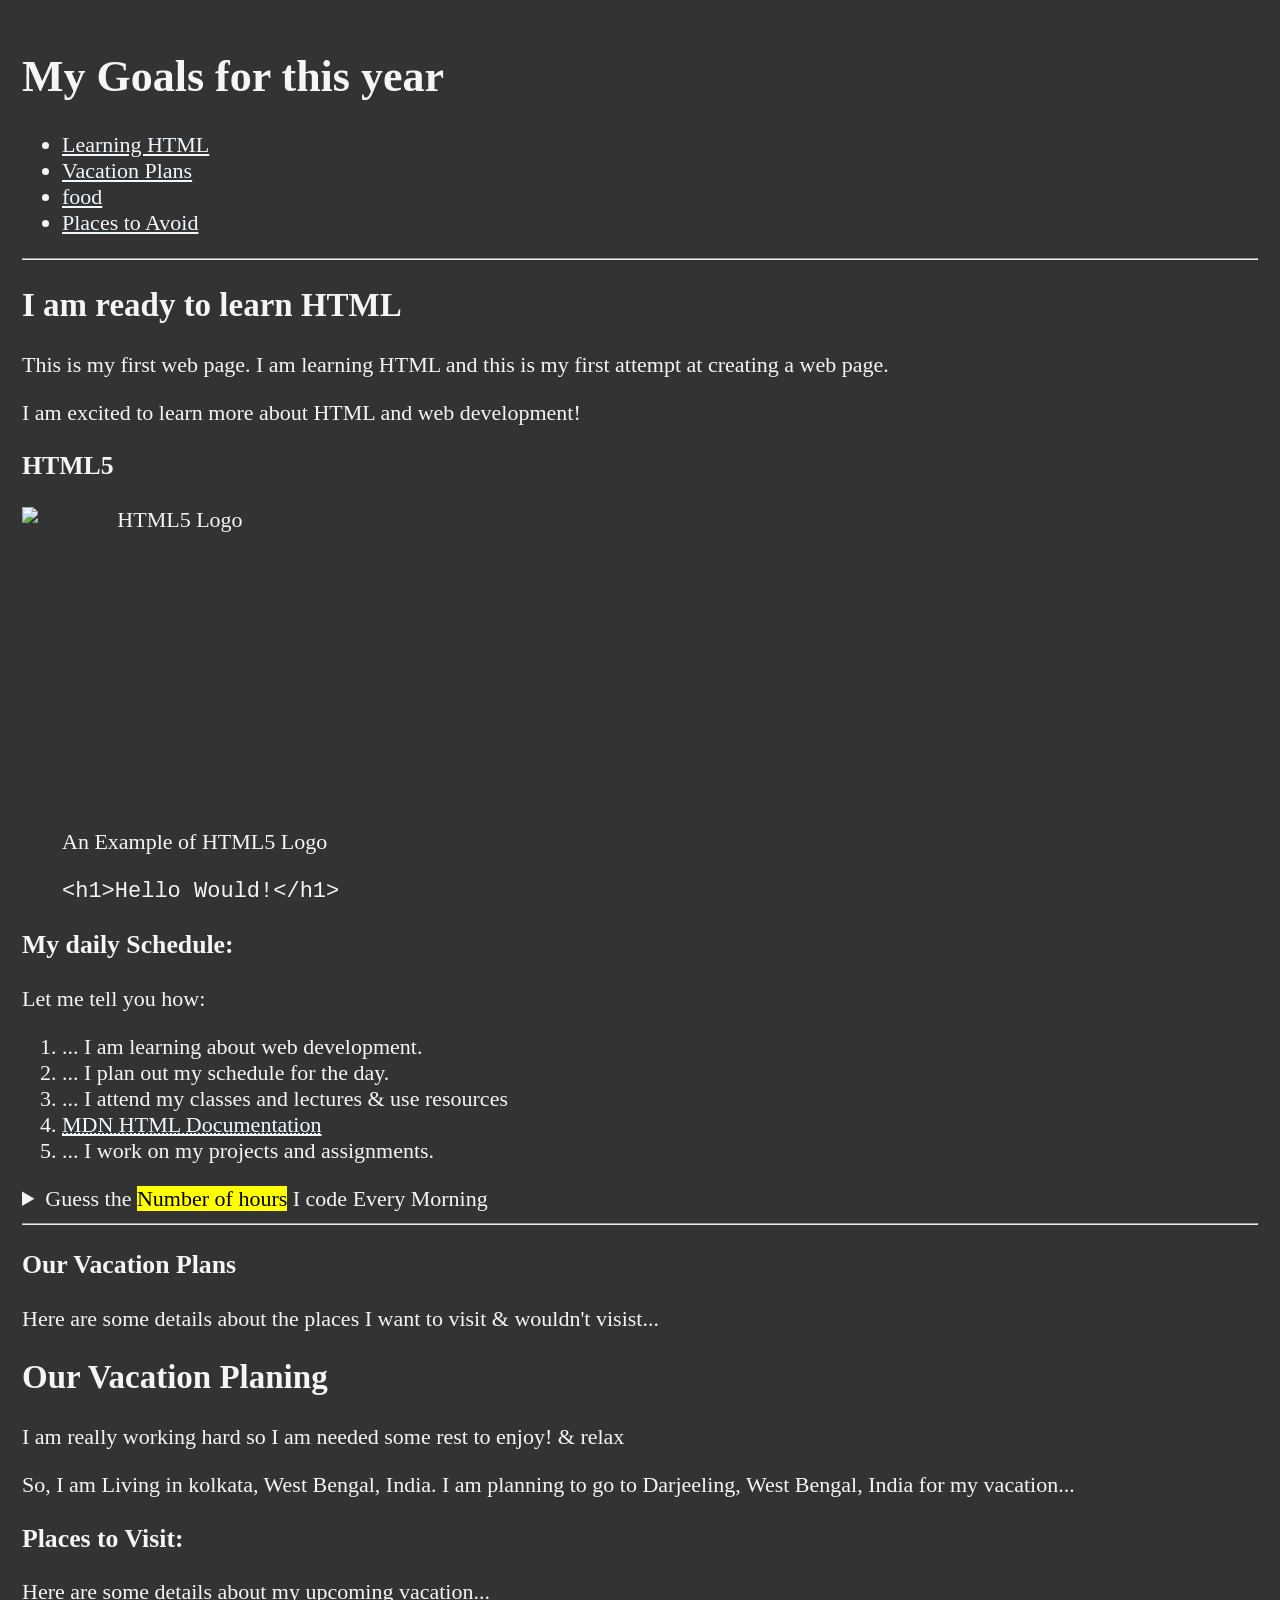
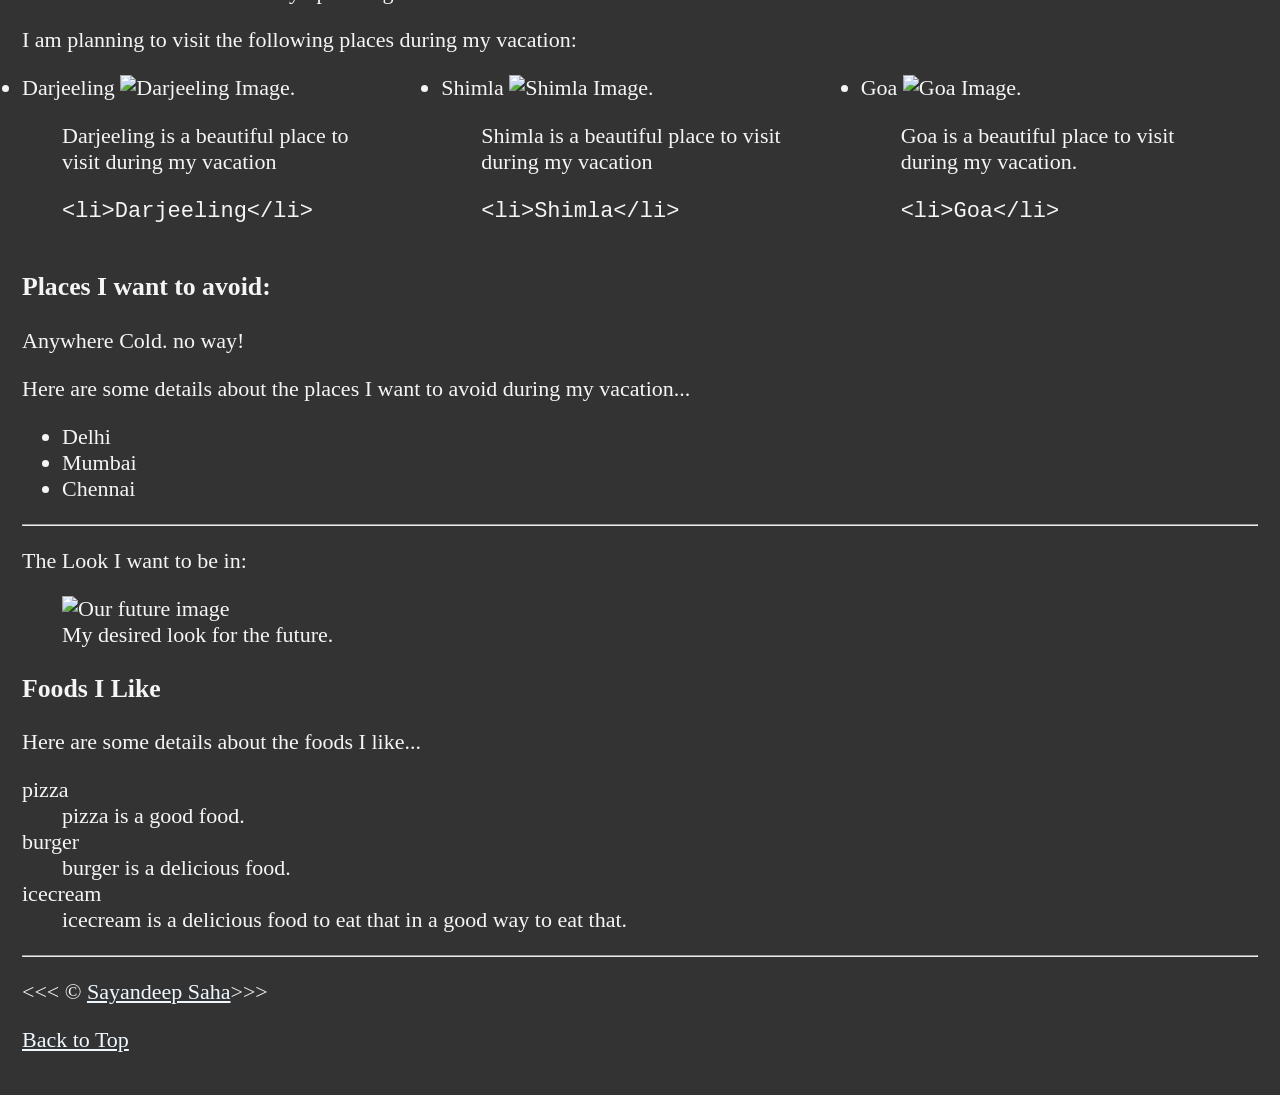
==== commit 9fb99f91: "Add Semantic Tag's" ====
--- a/index.html
+++ b/index.html
@@ -11,7 +11,7 @@
         <!-- Linking the stylesheet -->
         <link rel="stylesheet" href="style.css" type="text/css">
         <!-- Linking the JavaScript file -->
-        <link rel="script" href="script.js" type="text/javascript">
+        <script src="script.js" defer></script>
         <title>My first Web Page</title>
     </head>
 
@@ -50,16 +50,16 @@
             <h3>My daily Schedule:</h3>
                 <p>Let me tell you how:</p>
                 <ol>
-                    <br><li>... I am learning about web development.</li>
-                    <br><li>... I plan out my schedule for the day.</li>
-                    <br><li>... I attend my classes and lectures &amp; use resources</li>
+                    <li>... I am learning about web development.</li>
+                    <li>... I plan out my schedule for the day.</li>
+                    <li>... I attend my classes and lectures &amp; use resources</li>
                     <!-- The MDN HTML Documentation -->
-                <abbr title="Mozilla Developer Network">
-                    <a href="https://developer.mozilla.org/en-US/docs/Web/HTML" target="_blank">MDN HTML Documentation</a>
-                </abbr>
-                <br><li>... I work on my projects and assignments.</li>
-            </ol>
-            <aside id="Coding hours & Timings">
+                    <li><abbr title="Mozilla Developer Network">
+                        <a href="https://developer.mozilla.org/en-US/docs/Web/HTML" target="_blank">MDN HTML Documentation</a>
+                    </abbr></li>
+                    <li>... I work on my projects and assignments.</li>
+                </ol>
+                <aside id="My-coing-hours">
                 <details>
                     <summary>Guess the <mark>Number of hours</mark> I code Every Morning</summary>
                     <p>I Start code at <time datetime="13:00">1 PM</time> & do it <time datetime="PT4H">4 hours</time></p>
@@ -71,10 +71,13 @@
         <hr>
         
         <article id="vacation">
-        <h2>I Am also Planning a Vacation</h2>
+        <h3>Our Vacation Plans</h3>
+        <p>Here are some details about the places I want to visit & wouldn't visist...</p>
+
+            <section>
+        <h2>Our Vacation Planing</h2>
         <p>I am really working hard so I am needed some rest to enjoy! &amp; relax</p>
         <p>So, I am Living in kolkata, West Bengal, India. I am planning to go to Darjeeling, West Bengal, India for my vacation...</p>
-        <section>
             <!-- Places I want to visit -->
         <h3>Places to Visit:</h3>
         <p>Here are some details about my upcoming vacation...</p>
@@ -113,8 +116,8 @@
                 </li>
             </ul>
         </div>
-            </section>
-            <section>
+        </section>
+        <section>
         <!-- Places I want to avoid -->
         <div id="places-to-avoid">
         <h3>Places I want to avoid:</h3>
@@ -137,13 +140,14 @@
             title="Our future image">
             <figcaption>My desired look for the future.</figcaption>
         </figure>
-        </section>
+
         </main>
 
         <footer>
         <!-- Foods I Like -->
-            <article id="food">
-                <p>My favrite Foods</p>
+        <article id="food">
+                <h3>Foods I Like</h3>
+                <p>Here are some details about the foods I like...</p>
                 <dl>
                     <dt>pizza</dt>
                     <dd>pizza is a good food.</dd>
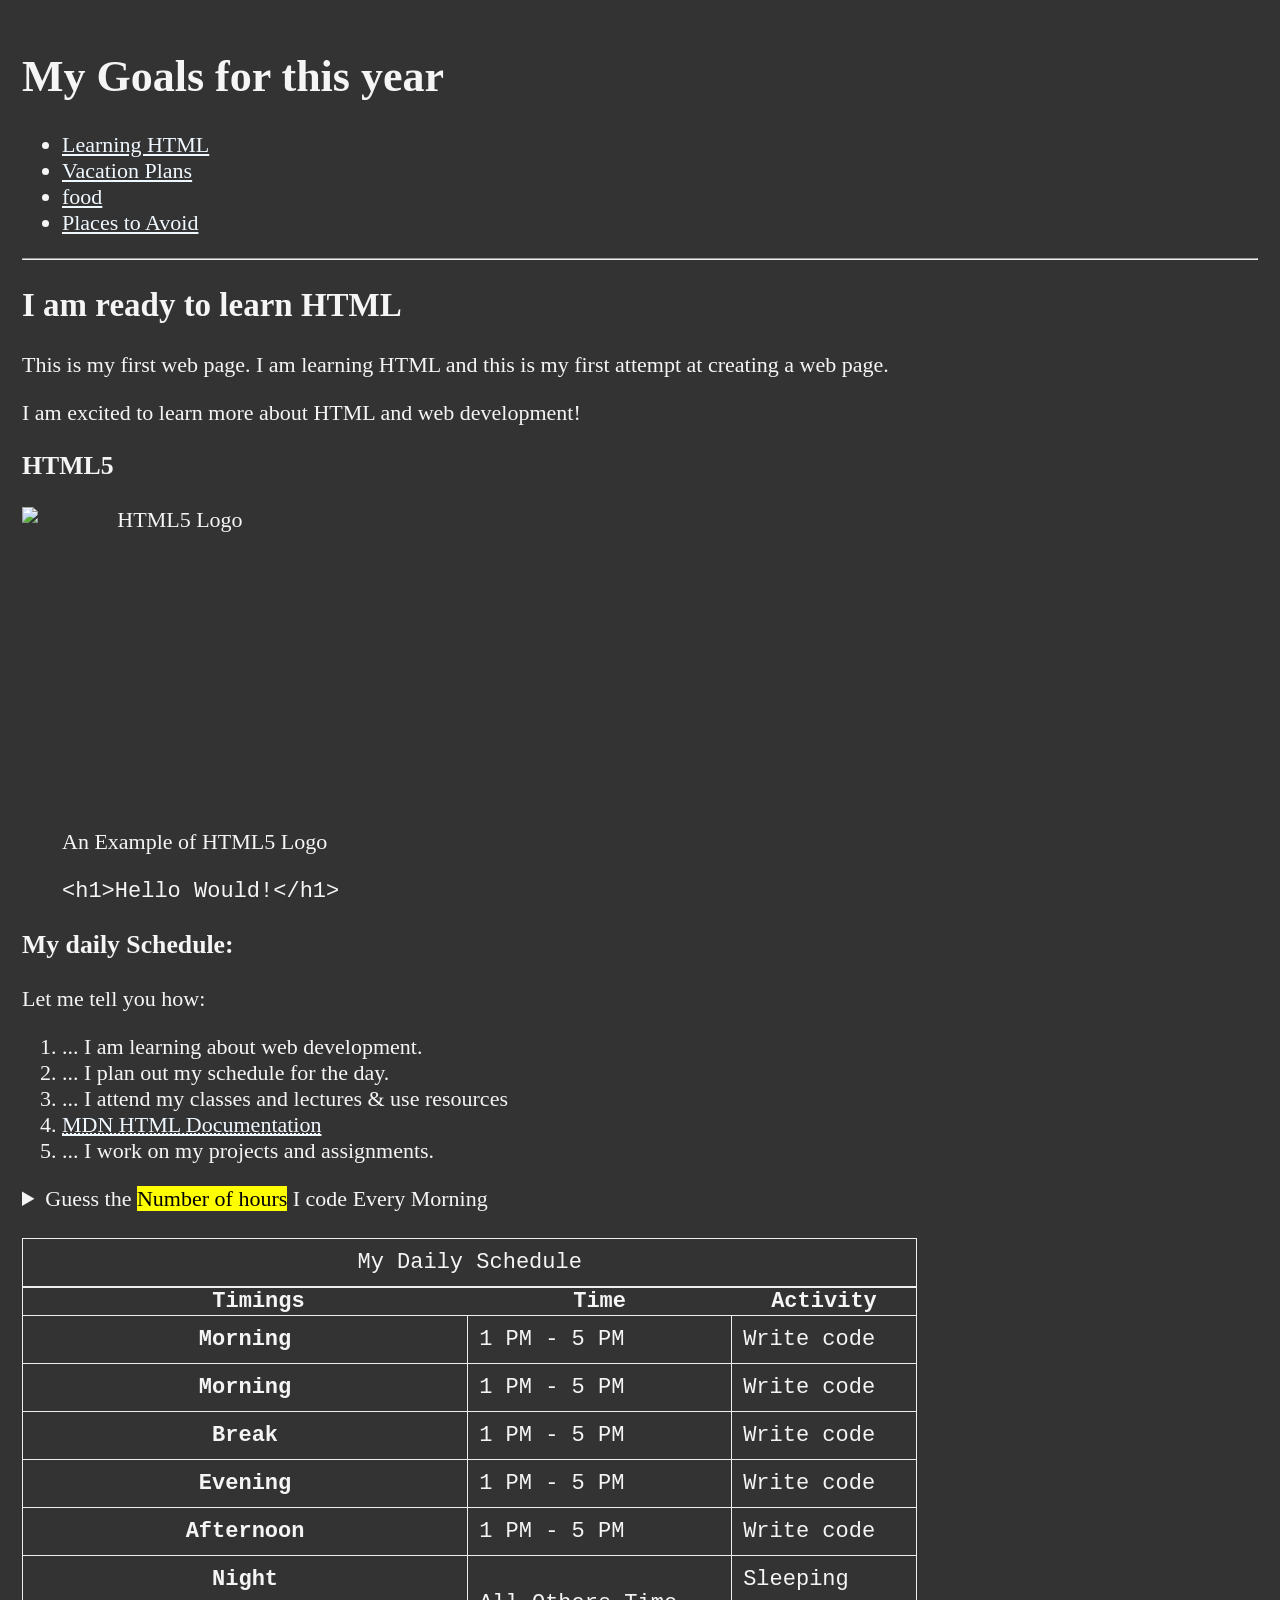
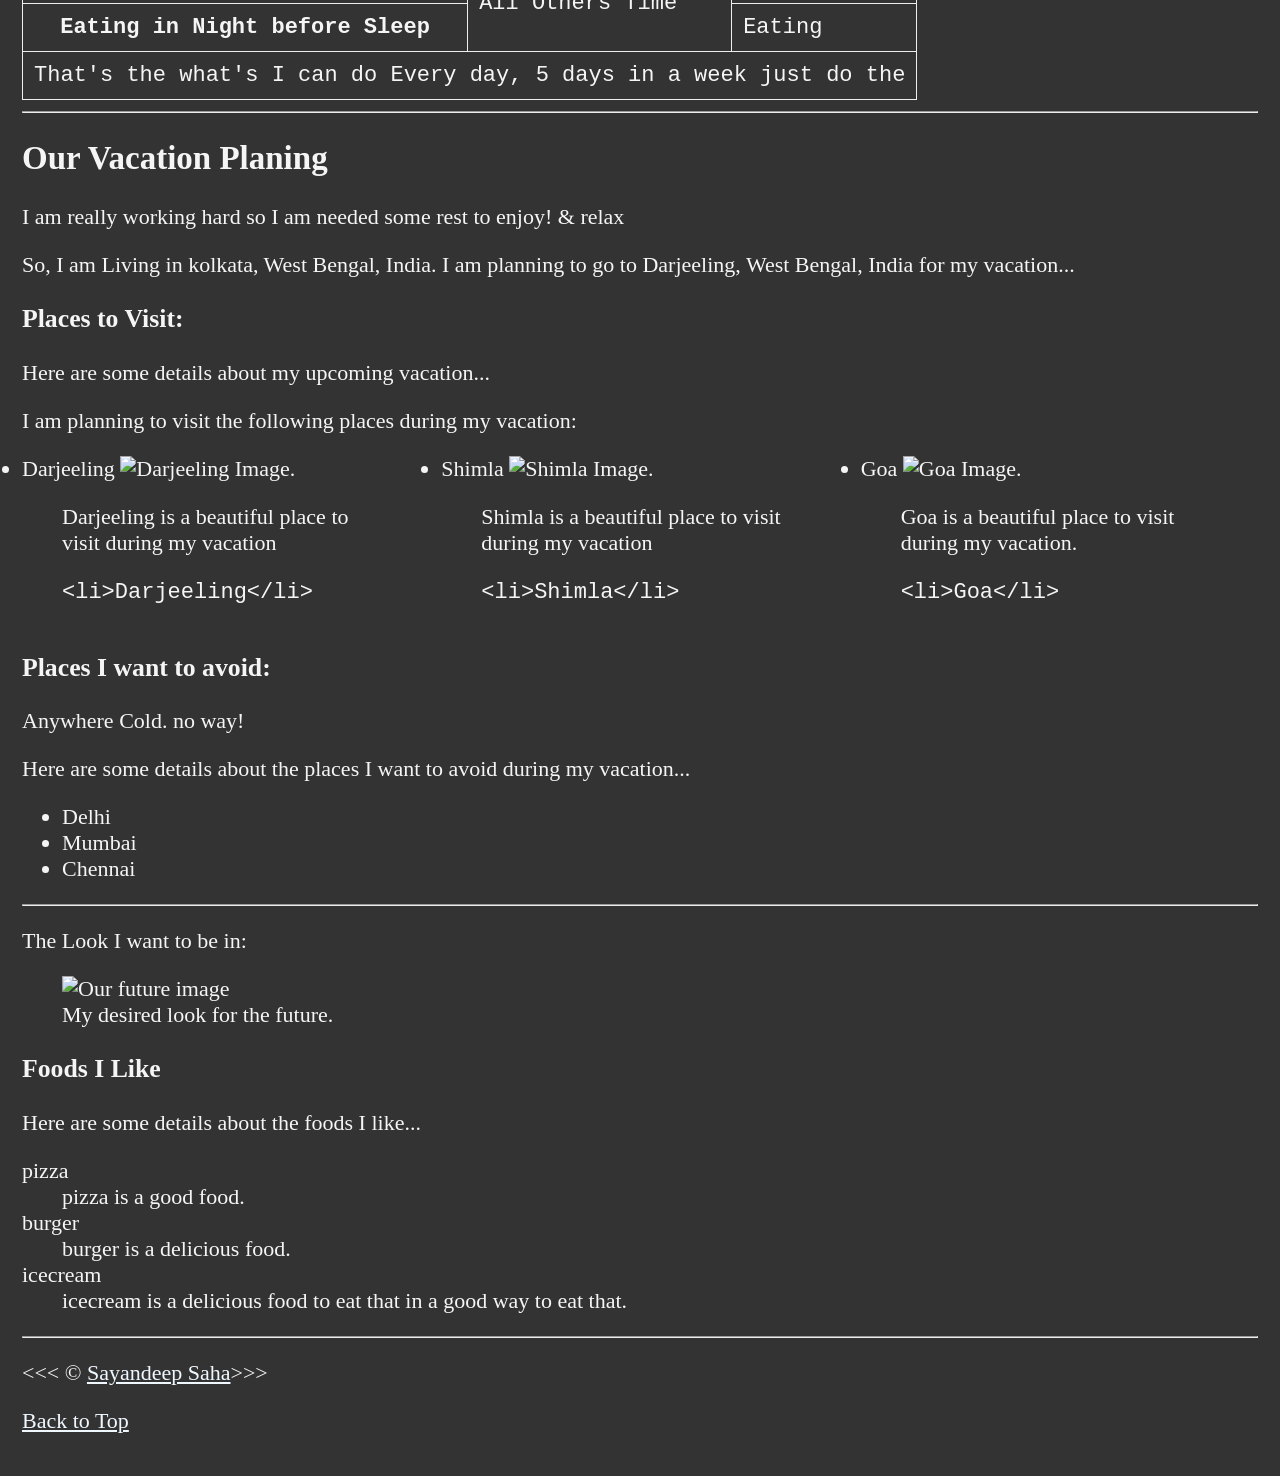
==== commit cfc28868: "Add Semantic Tag's" ====
--- a/index.html
+++ b/index.html
@@ -65,71 +65,140 @@
                     <p>I Start code at <time datetime="13:00">1 PM</time> & do it <time datetime="PT4H">4 hours</time></p>
                 </details>
             </aside>
-        </section>
+
+            <br>
+            <!-- Table -->
+                <table>
+                    <caption>My Daily Schedule</caption>
+                    <thead>
+                        <tr>
+                            <!-- Table Headers -->
+                             <th>&nbsp; Timings</th>
+                            <th scope="col">Time</th>
+                            <th scope="col">Activity</th>
+                        </tr>
+                        <tr>
+                            <th scope="row">Morning</th>
+                            <td>
+                                <time datetime="13:00">1 PM</time> - <time datetime="17:00">5 PM</time>
+                            </td>
+                            <td>Write code</td>
+                    </thead>
+                    <tbody>
+
+                    <!-- Table Data-1 -->
+                        <tr>
+                        <th scope="row">Morning</th>
+                            <td>
+                                <time datetime="13:00">1 PM</time> - <time datetime="17:00">5 PM</time>
+                            </td>
+                            <td>Write code</td>
+                        </tr>
+                        <tr>
+                            <!-- Table Data-2 -->
+                            <th scope="row">Break</th>
+                            <td>
+                                <time datetime="13:00">1 PM</time> - <time datetime="17:00">5 PM</time>
+                            </td>
+                            <td>Write code</td>
+                        </tr>
+                        <tr>
+                            <!-- Table Data-3 -->
+                            <th scope="row">Evening</th>
+                            <td>
+                                <time datetime="13:00">1 PM</time> - <time datetime="17:00">5 PM</time>
+                            </td>
+                            <td>Write code</td>
+                        </tr>
+                        <tr>
+                            <!-- Table Data-4 -->
+                            <th scope="row">Afternoon</th>
+                            <td>
+                                <time datetime="13:00">1 PM</time> - <time datetime="17:00">5 PM</time>
+                            </td>
+                            <td>Write code</td>
+                        </tr>
+                        <!-- Table Data-5 -->
+                        <tr>
+                            <th scope="row">Night</th>
+                            <td rowspan="2">All Others Time</td>
+
+                            <td>Sleeping</td>
+                        </tr>
+                        <tr>
+                            <th scope="row" >Eating in Night before Sleep</th>
+                            <td>Eating</td>
+                        </tr>
+                    </tbody>
+                    <tfoot>
+                        <tr>
+                            <td colspan="3">That's the what's I can do Every day, 5 days  in a week just do the</td>
+                        </tr>
+                    </tfoot>
+                </table>
+            </section>
         </article>
 
         <hr>
         
         <article id="vacation">
-        <h3>Our Vacation Plans</h3>
-        <p>Here are some details about the places I want to visit & wouldn't visist...</p>
-
-            <section>
-        <h2>Our Vacation Planing</h2>
-        <p>I am really working hard so I am needed some rest to enjoy! &amp; relax</p>
-        <p>So, I am Living in kolkata, West Bengal, India. I am planning to go to Darjeeling, West Bengal, India for my vacation...</p>
-            <!-- Places I want to visit -->
-        <h3>Places to Visit:</h3>
-        <p>Here are some details about my upcoming vacation...</p>
-                <p>I am planning to visit the following places during my vacation:</p>
-        <div class="places-to-visit">
-            <ul>
-                <li>Darjeeling
-                    <img src="img/dargilling-images.jpg" alt="Darjeeling Image." title="Darjeeling Image">
-                    <figure>
-                        <figcaption>Darjeeling is a beautiful place to visit during my vacation
-                        </figcaption>
-                        <p>
-                            <code>&lt;li&gt;Darjeeling&lt;/li&gt;</code>
-                        </p>
-                    </figure>
-                </li>
-                <li>Shimla
-                    <img src="img/shimla.jpg" alt="Shimla Image." title="Shimla Image">
-                    <figure>
-                        <figcaption>Shimla is a beautiful place to visit during my vacation
-                        </figcaption>
-                        <p>
-                            <code>&lt;li&gt;Shimla&lt;/li&gt;</code>
-                        </p>
-                    </figure>
-                </li>
-                <li>Goa
-                    <img src="img/Goa.jpg" alt="Goa Image." title="Goa Image">
-                    <figure>
-                        <figcaption>Goa is a beautiful place to visit during my vacation.
-                        </figcaption>
-                        <p>
-                            <code>&lt;li&gt;Goa&lt;/li&gt;</code>
-                        </p>
-                    </figure>
-                </li>
-            </ul>
-        </div>
-        </section>
-        <section>
-        <!-- Places I want to avoid -->
-        <div id="places-to-avoid">
-        <h3>Places I want to avoid:</h3>
-        <p>Anywhere Cold. no way!</p>
-        <p>Here are some details about the places I want to avoid during my vacation...</p>
-            <ul>
-                <li>Delhi</li>
-                <li>Mumbai</li>
-                <li>Chennai</li>
-            </ul>
-        </div>
-        </section>
+            <h2>Our Vacation Planing</h2>
+            <p>I am really working hard so I am needed some rest to enjoy! &amp; relax</p>
+            <p>So, I am Living in kolkata, West Bengal, India. I am planning to go to Darjeeling, West Bengal, India for my vacation...</p>
+
+            <section>
+                <!-- Places I want to visit -->
+            <h3>Places to Visit:</h3>
+            <p>Here are some details about my upcoming vacation...</p>
+                    <p>I am planning to visit the following places during my vacation:</p>
+            <div class="places-to-visit">
+                <ul>
+                    <li>Darjeeling
+                        <img src="img/dargilling-images.jpg" alt="Darjeeling Image." title="Darjeeling Image">
+                        <figure>
+                            <figcaption>Darjeeling is a beautiful place to visit during my vacation
+                            </figcaption>
+                            <p>
+                                <code>&lt;li&gt;Darjeeling&lt;/li&gt;</code>
+                            </p>
+                        </figure>
+                    </li>
+                    <li>Shimla
+                        <img src="img/shimla.jpg" alt="Shimla Image." title="Shimla Image">
+                        <figure>
+                            <figcaption>Shimla is a beautiful place to visit during my vacation
+                            </figcaption>
+                            <p>
+                                <code>&lt;li&gt;Shimla&lt;/li&gt;</code>
+                            </p>
+                        </figure>
+                    </li>
+                    <li>Goa
+                        <img src="img/Goa.jpg" alt="Goa Image." title="Goa Image">
+                        <figure>
+                            <figcaption>Goa is a beautiful place to visit during my vacation.
+                            </figcaption>
+                            <p>
+                                <code>&lt;li&gt;Goa&lt;/li&gt;</code>
+                            </p>
+                        </figure>
+                    </li>
+                </ul>
+            </div>
+            </section> 
+            <section>
+            <!-- Places I want to avoid -->
+            <div id="places-to-avoid">
+            <h3>Places I want to avoid:</h3>
+            <p>Anywhere Cold. no way!</p>
+            <p>Here are some details about the places I want to avoid during my vacation...</p>
+                <ul>
+                    <li>Delhi</li>
+                    <li>Mumbai</li>
+                    <li>Chennai</li>
+                </ul>
+            </div>
+            </section>
         </article>
 
         <hr>
--- a/style.css
+++ b/style.css
@@ -62,4 +62,11 @@
     body {
         padding: 0.75rem;
     }
+}
+
+table, tr, td, caption {
+    border: 1px solid #eee;
+    font-family: 'Courier New', Courier, monospace;
+    border-collapse: collapse;
+    padding: 0.5rem;
 }
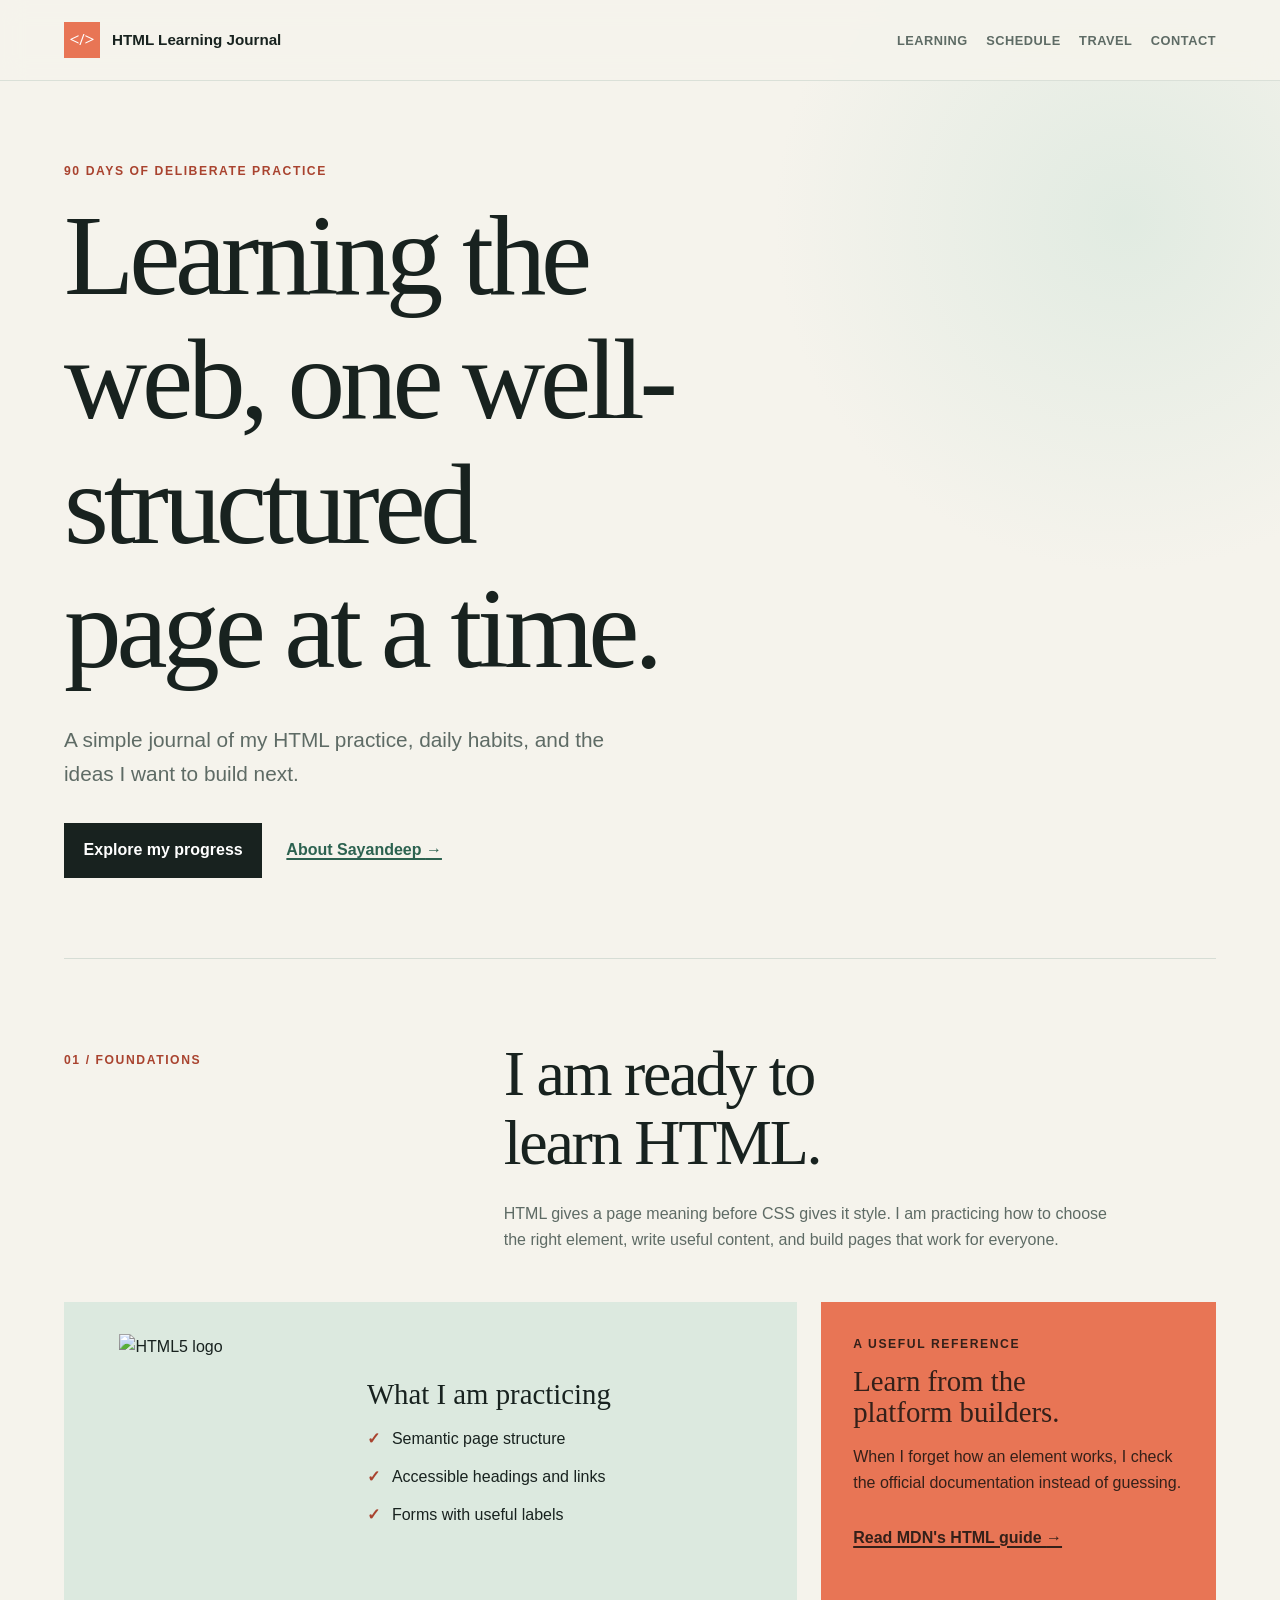
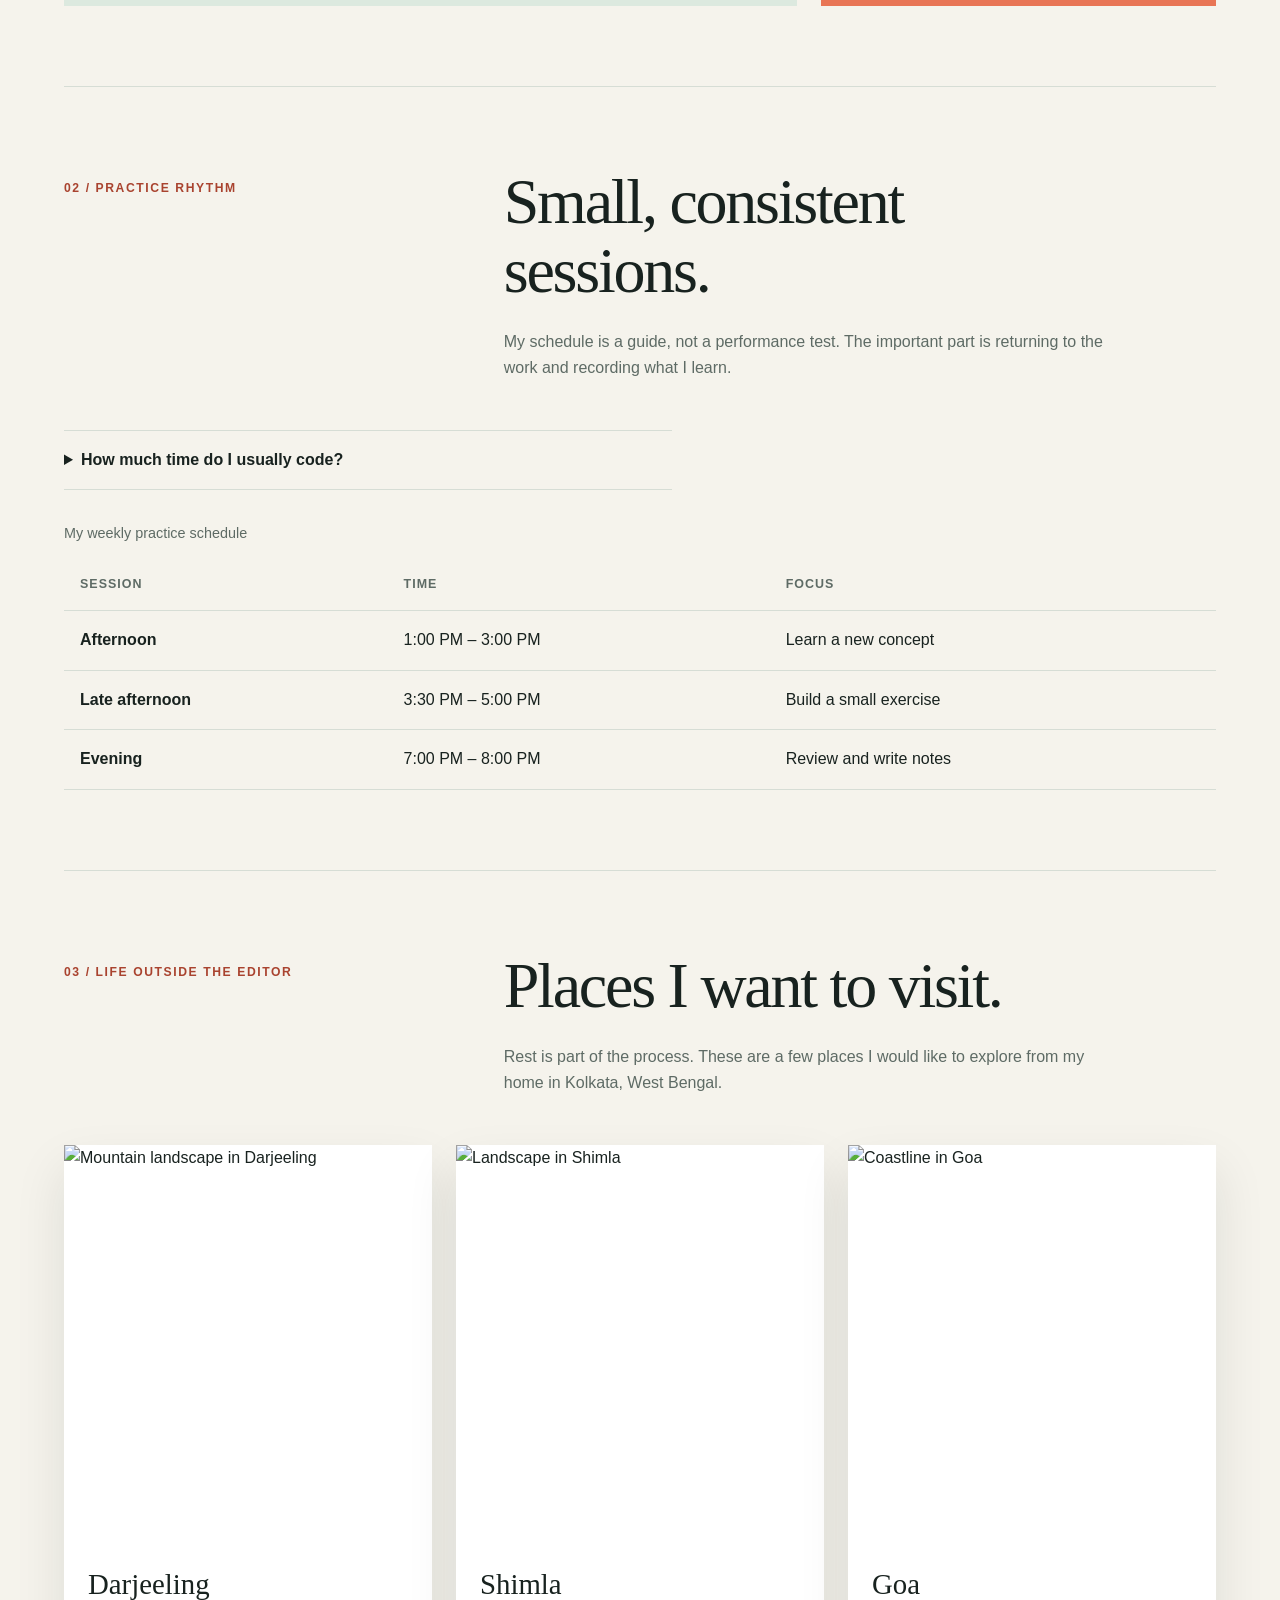
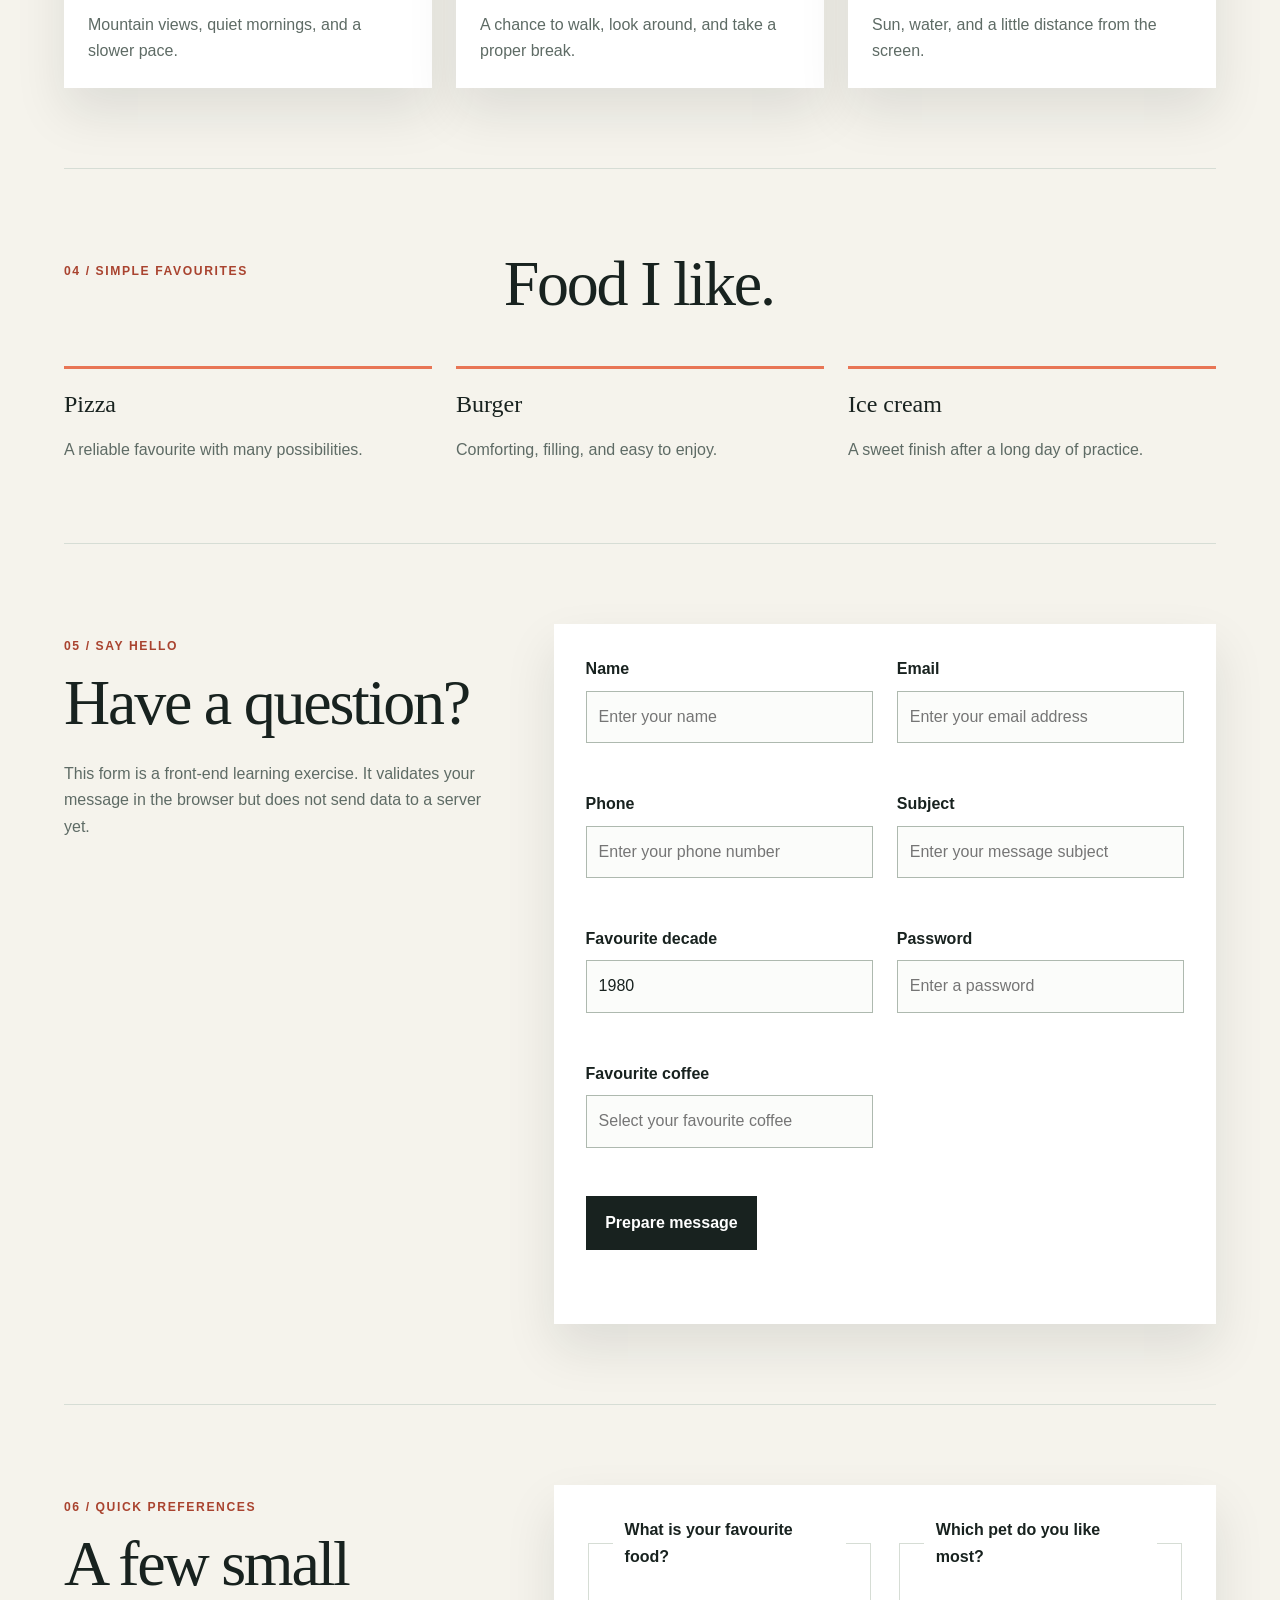
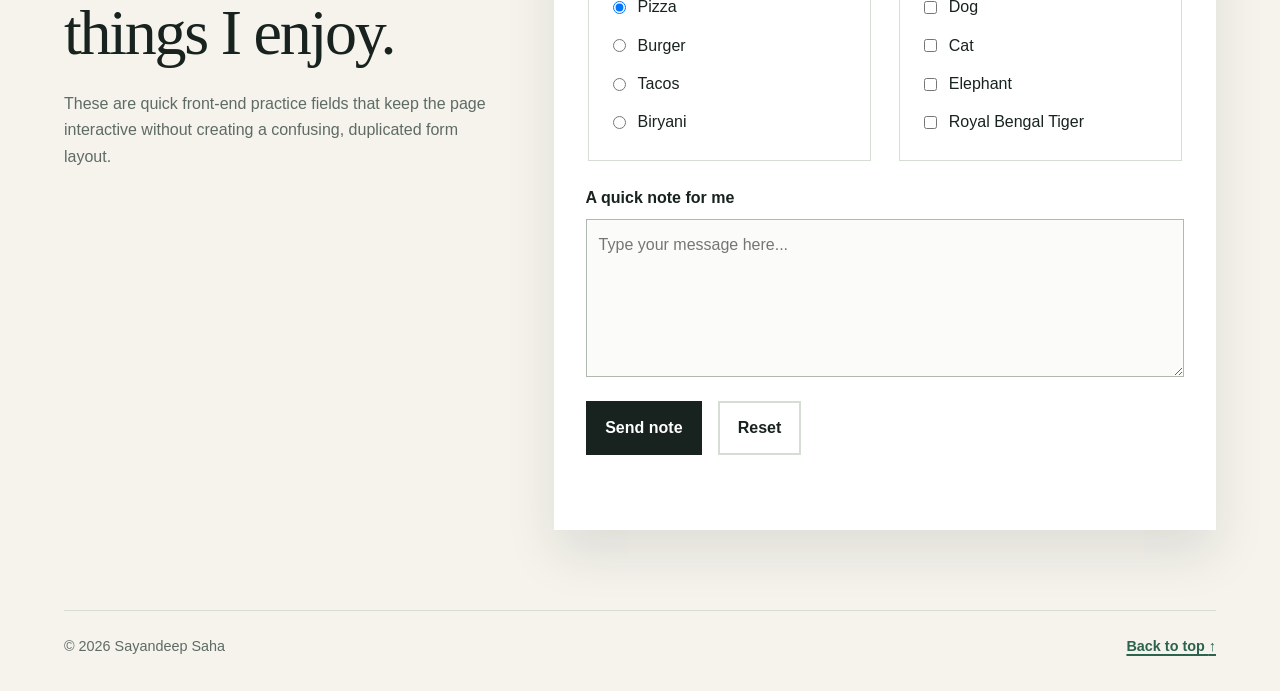
==== commit f94dbdde: "Add Froms & Input's" ====
--- a/index.html
+++ b/index.html
@@ -1,239 +1,291 @@
-<!DOCTYPE html>
+<!doctype html>
 <html lang="en">
-
     <head>
+        <!-- Document metadata and the shared assets used by this page. -->
         <meta charset="UTF-8">
         <meta name="author" content="Sayandeep Saha">
-        <meta name="description" content="This is the page where we can contain and create as I learn in HTML.">
+        <meta name="description" content="Sayandeep's accessible HTML learning journal and practice projects.">
         <meta name="viewport" content="width=device-width, initial-scale=1.0">
-        <!-- adding the icon/logo -->
-        <link rel="icon" href="img/HTML5.png" type="image/x-icon">
-        <!-- Linking the stylesheet -->
-        <link rel="stylesheet" href="style.css" type="text/css">
-        <!-- Linking the JavaScript file -->
+        <link rel="icon" href="img/HTML5.png" type="image/png">
+        <link rel="stylesheet" href="style.css">
         <script src="script.js" defer></script>
-        <title>My first Web Page</title>
+        
+        <title>HTML Learning Journal | Sayandeep Saha</title>
     </head>
 
     <body>
-        <header>
-        <h1>My Goals for this year</h1>
-        <nav aria-label="Primary-Navigation">
-                <ul>
-                    <li><a href="#html">Learning HTML</a></li>
-                    <li><a href="#vacation">Vacation Plans</a></li>
-                    <li><a href="#food">food</a></li>
-                    <li><a href="#places-to-avoid">Places to Avoid</a></li>
-                </ul>
-            </nav>
+        <!-- Keyboard users can bypass repeated navigation and reach the page content directly. -->
+        <a class="skip-link" href="#main-content">Skip to main content</a>
+
+        <!-- The sticky header provides consistent branding and links to page sections. -->
+        <header class="site-header">
+            <div class="header-inner">
+                <a class="site-brand" href="index.html" aria-label="HTML Learning Journal home">
+                    <span class="brand-mark" aria-hidden="true">&lt;/&gt;</span>
+                    <span>HTML Learning Journal</span>
+                </a>
+
+                <nav aria-label="Primary navigation">
+                    <ul>
+                        <li><a href="#learning">Learning</a></li>
+                        <li><a href="#schedule">Schedule</a></li>
+                        <li><a href="#travel">Travel</a></li>
+                        <li><a href="#contact">Contact</a></li>
+                    </ul>
+                </nav>
+            </div>
         </header>
-        
-        <main>
-
-        <hr>
-        
-        <article id="html">
-                <h2>I am  ready to learn HTML</h2>
-                <p>This is my first web page. I am learning HTML and this is my first attempt at creating a web page.</p> 
-                <p>I am excited to learn more about HTML and web development!</p>
-            <section>
-                <h3>HTML5</h3>
-            <img id="HTML5-Logo" src="img/HTML5.png" alt="HTML5 Logo" title="I am learning HTML5">
-            <figure>
-                <figcaption>An Example of HTML5 Logo</figcaption>
-                <p>
-                    <code>&lt;h1&gt;Hello Would!&lt;/h1&gt;</code>
-                </p>
-            </figure>
-            </section>
-            <section>
-            <h3>My daily Schedule:</h3>
-                <p>Let me tell you how:</p>
-                <ol>
-                    <li>... I am learning about web development.</li>
-                    <li>... I plan out my schedule for the day.</li>
-                    <li>... I attend my classes and lectures &amp; use resources</li>
-                    <!-- The MDN HTML Documentation -->
-                    <li><abbr title="Mozilla Developer Network">
-                        <a href="https://developer.mozilla.org/en-US/docs/Web/HTML" target="_blank">MDN HTML Documentation</a>
-                    </abbr></li>
-                    <li>... I work on my projects and assignments.</li>
-                </ol>
-                <aside id="My-coing-hours">
-                <details>
-                    <summary>Guess the <mark>Number of hours</mark> I code Every Morning</summary>
-                    <p>I Start code at <time datetime="13:00">1 PM</time> & do it <time datetime="PT4H">4 hours</time></p>
+
+        <main id="main-content">
+            <!-- The hero introduces the purpose of this learning journal. -->
+            <section class="hero" aria-labelledby="page-title">
+                <p class="eyebrow">90 days of deliberate practice</p>
+                <h1 id="page-title">Learning the web, one well-structured page at a time.</h1>
+                <p class="hero-copy">A simple journal of my HTML practice, daily habits, and the ideas I want to build next.</p>
+                <div class="hero-actions">
+                    <a class="button" href="#learning">Explore my progress</a>
+                    <a class="text-link" href="about.html">About Sayandeep <span aria-hidden="true">&rarr;</span></a>
+                </div>
+            </section>
+
+            <!-- This section records the HTML concepts currently being practised. -->
+            <section id="learning" class="content-section" aria-labelledby="learning-title">
+                <div class="section-heading">
+                    <p class="eyebrow">01 / Foundations</p>
+                    <h2 id="learning-title">I am ready to learn HTML.</h2>
+                    <p>HTML gives a page meaning before CSS gives it style. I am practicing how to choose the right element, write useful content, and build pages that work for everyone.</p>
+                </div>
+
+                <div class="learning-grid">
+                    <article class="feature-card">
+                        <img src="img/HTML5.png" alt="HTML5 logo" width="240" height="240">
+                        <div>
+                            <h3>What I am practicing</h3>
+                            <ul class="check-list">
+                                <li>Semantic page structure</li>
+                                <li>Accessible headings and links</li>
+                                <li>Forms with useful labels</li>
+                            </ul>
+                        </div>
+                    </article>
+
+                    <aside class="note-card">
+                        <p class="eyebrow">A useful reference</p>
+                        <h3>Learn from the platform builders.</h3>
+                        <p>When I forget how an element works, I check the official documentation instead of guessing.</p>
+                        <a class="text-link" href="https://developer.mozilla.org/en-US/docs/Web/HTML" target="_blank" rel="noopener noreferrer">Read MDN's HTML guide <span aria-hidden="true">&rarr;</span></a>
+                    </aside>
+                </div>
+            </section>
+
+            <!-- The schedule demonstrates accessible details and table markup. -->
+            <section id="schedule" class="content-section" aria-labelledby="schedule-title">
+                <div class="section-heading">
+                    <p class="eyebrow">02 / Practice rhythm</p>
+                    <h2 id="schedule-title">Small, consistent sessions.</h2>
+                    <p>My schedule is a guide, not a performance test. The important part is returning to the work and recording what I learn.</p>
+                </div>
+
+                <details class="hours-note">
+                    <summary>How much time do I usually code?</summary>
+                    <p>I usually start at <time datetime="13:00">1:00 PM</time> and practice for about <time datetime="PT4H">four hours</time>.</p>
                 </details>
-            </aside>
-
-            <br>
-            <!-- Table -->
-                <table>
-                    <caption>My Daily Schedule</caption>
-                    <thead>
-                        <tr>
-                            <!-- Table Headers -->
-                             <th>&nbsp; Timings</th>
-                            <th scope="col">Time</th>
-                            <th scope="col">Activity</th>
-                        </tr>
-                        <tr>
-                            <th scope="row">Morning</th>
-                            <td>
-                                <time datetime="13:00">1 PM</time> - <time datetime="17:00">5 PM</time>
-                            </td>
-                            <td>Write code</td>
-                    </thead>
-                    <tbody>
-
-                    <!-- Table Data-1 -->
-                        <tr>
-                        <th scope="row">Morning</th>
-                            <td>
-                                <time datetime="13:00">1 PM</time> - <time datetime="17:00">5 PM</time>
-                            </td>
-                            <td>Write code</td>
-                        </tr>
-                        <tr>
-                            <!-- Table Data-2 -->
-                            <th scope="row">Break</th>
-                            <td>
-                                <time datetime="13:00">1 PM</time> - <time datetime="17:00">5 PM</time>
-                            </td>
-                            <td>Write code</td>
-                        </tr>
-                        <tr>
-                            <!-- Table Data-3 -->
-                            <th scope="row">Evening</th>
-                            <td>
-                                <time datetime="13:00">1 PM</time> - <time datetime="17:00">5 PM</time>
-                            </td>
-                            <td>Write code</td>
-                        </tr>
-                        <tr>
-                            <!-- Table Data-4 -->
-                            <th scope="row">Afternoon</th>
-                            <td>
-                                <time datetime="13:00">1 PM</time> - <time datetime="17:00">5 PM</time>
-                            </td>
-                            <td>Write code</td>
-                        </tr>
-                        <!-- Table Data-5 -->
-                        <tr>
-                            <th scope="row">Night</th>
-                            <td rowspan="2">All Others Time</td>
-
-                            <td>Sleeping</td>
-                        </tr>
-                        <tr>
-                            <th scope="row" >Eating in Night before Sleep</th>
-                            <td>Eating</td>
-                        </tr>
-                    </tbody>
-                    <tfoot>
-                        <tr>
-                            <td colspan="3">That's the what's I can do Every day, 5 days  in a week just do the</td>
-                        </tr>
-                    </tfoot>
-                </table>
-            </section>
-        </article>
-
-        <hr>
-        
-        <article id="vacation">
-            <h2>Our Vacation Planing</h2>
-            <p>I am really working hard so I am needed some rest to enjoy! &amp; relax</p>
-            <p>So, I am Living in kolkata, West Bengal, India. I am planning to go to Darjeeling, West Bengal, India for my vacation...</p>
-
-            <section>
-                <!-- Places I want to visit -->
-            <h3>Places to Visit:</h3>
-            <p>Here are some details about my upcoming vacation...</p>
-                    <p>I am planning to visit the following places during my vacation:</p>
-            <div class="places-to-visit">
-                <ul>
-                    <li>Darjeeling
-                        <img src="img/dargilling-images.jpg" alt="Darjeeling Image." title="Darjeeling Image">
-                        <figure>
-                            <figcaption>Darjeeling is a beautiful place to visit during my vacation
-                            </figcaption>
-                            <p>
-                                <code>&lt;li&gt;Darjeeling&lt;/li&gt;</code>
-                            </p>
-                        </figure>
-                    </li>
-                    <li>Shimla
-                        <img src="img/shimla.jpg" alt="Shimla Image." title="Shimla Image">
-                        <figure>
-                            <figcaption>Shimla is a beautiful place to visit during my vacation
-                            </figcaption>
-                            <p>
-                                <code>&lt;li&gt;Shimla&lt;/li&gt;</code>
-                            </p>
-                        </figure>
-                    </li>
-                    <li>Goa
-                        <img src="img/Goa.jpg" alt="Goa Image." title="Goa Image">
-                        <figure>
-                            <figcaption>Goa is a beautiful place to visit during my vacation.
-                            </figcaption>
-                            <p>
-                                <code>&lt;li&gt;Goa&lt;/li&gt;</code>
-                            </p>
-                        </figure>
-                    </li>
-                </ul>
-            </div>
-            </section> 
-            <section>
-            <!-- Places I want to avoid -->
-            <div id="places-to-avoid">
-            <h3>Places I want to avoid:</h3>
-            <p>Anywhere Cold. no way!</p>
-            <p>Here are some details about the places I want to avoid during my vacation...</p>
-                <ul>
-                    <li>Delhi</li>
-                    <li>Mumbai</li>
-                    <li>Chennai</li>
-                </ul>
-            </div>
-            </section>
-        </article>
-
-        <hr>
-        <!-- My Look with my girlfriend -->
-        <p>The Look I want to be in:</p>
-        <figure>
-            <img src="img/file_00000000b7cc81fdb498313f70ff3afb.png" alt="Our future image" 
-            title="Our future image">
-            <figcaption>My desired look for the future.</figcaption>
-        </figure>
-
+
+                <div class="table-wrapper">
+                    <table>
+                        <caption>My weekly practice schedule</caption>
+                        <thead>
+                            <tr>
+                                <th scope="col">Session</th>
+                                <th scope="col">Time</th>
+                                <th scope="col">Focus</th>
+                            </tr>
+                        </thead>
+                        <tbody>
+                            <tr>
+                                <th scope="row">Afternoon</th>
+                                <td><time datetime="13:00">1:00 PM</time> &ndash; <time datetime="15:00">3:00 PM</time></td>
+                                <td>Learn a new concept</td>
+                            </tr>
+                            <tr>
+                                <th scope="row">Late afternoon</th>
+                                <td><time datetime="15:30">3:30 PM</time> &ndash; <time datetime="17:00">5:00 PM</time></td>
+                                <td>Build a small exercise</td>
+                            </tr>
+                            <tr>
+                                <th scope="row">Evening</th>
+                                <td><time datetime="19:00">7:00 PM</time> &ndash; <time datetime="20:00">8:00 PM</time></td>
+                                <td>Review and write notes</td>
+                            </tr>
+                        </tbody>
+                    </table>
+                </div>
+            </section>
+
+            <!-- Travel cards provide a practical example of repeated article content. -->
+            <section id="travel" class="content-section" aria-labelledby="travel-title">
+                <div class="section-heading">
+                    <p class="eyebrow">03 / Life outside the editor</p>
+                    <h2 id="travel-title">Places I want to visit.</h2>
+                    <p>Rest is part of the process. These are a few places I would like to explore from my home in Kolkata, West Bengal.</p>
+                </div>
+
+                <div class="destination-grid">
+                    <article class="destination-card">
+                        <img src="img/dargilling-images.jpg" alt="Mountain landscape in Darjeeling" width="640" height="400" loading="lazy">
+                        <div class="destination-card-body">
+                            <h3>Darjeeling</h3>
+                            <p>Mountain views, quiet mornings, and a slower pace.</p>
+                        </div>
+                    </article>
+                    <article class="destination-card">
+                        <img src="img/shimla.jpg" alt="Landscape in Shimla" width="640" height="400" loading="lazy">
+                        <div class="destination-card-body">
+                            <h3>Shimla</h3>
+                            <p>A chance to walk, look around, and take a proper break.</p>
+                        </div>
+                    </article>
+                    <article class="destination-card">
+                        <img src="img/Goa.jpg" alt="Coastline in Goa" width="640" height="400" loading="lazy">
+                        <div class="destination-card-body">
+                            <h3>Goa</h3>
+                            <p>Sun, water, and a little distance from the screen.</p>
+                        </div>
+                    </article>
+                </div>
+            </section>
+
+            <!-- A description list is appropriate for each food item and its explanation. -->
+            <section class="content-section" aria-labelledby="food-title">
+                <div class="section-heading">
+                    <p class="eyebrow">04 / Simple favourites</p>
+                    <h2 id="food-title">Food I like.</h2>
+                </div>
+                <dl class="food-list">
+                    <div>
+                        <dt>Pizza</dt>
+                        <dd>A reliable favourite with many possibilities.</dd>
+                    </div>
+                    <div>
+                        <dt>Burger</dt>
+                        <dd>Comforting, filling, and easy to enjoy.</dd>
+                    </div>
+                    <div>
+                        <dt>Ice cream</dt>
+                        <dd>A sweet finish after a long day of practice.</dd>
+                    </div>
+                </dl>
+            </section>
+
+            <!-- This form is intentionally front-end only until a real server is connected. -->
+            <section id="contact" class="content-section contact-section" aria-labelledby="contact-title">
+                <div class="section-heading">
+                    <p class="eyebrow">05 / Say hello</p>
+                    <h2 id="contact-title">Have a question?</h2>
+                    <p>This form is a front-end learning exercise. It validates your message in the browser but does not send data to a server yet.</p>
+                </div>
+
+                <form id="contact-form" data-demo-form="true" action="#contact" method="post">
+                    <div class="form-grid">
+                        <div class="form-group">
+                            <label for="name">Name</label>
+                            <input type="text" id="name" name="name" placeholder="Enter your name" autocomplete="name" required>
+                        </div>
+                        <div class="form-group">
+                            <label for="email">Email</label>
+                            <input type="email" id="email" name="email" placeholder="Enter your email address" autocomplete="email" required>
+                        </div>
+                        <div class="form-group">
+                            <label for="phone">Phone</label>
+                            <input type="tel" id="phone" name="phone" placeholder="Enter your phone number" pattern="[0-9]{10}" autocomplete="tel" required>
+                        </div>
+                        <div class="form-group">
+                            <label for="subject">Subject</label>
+                            <input type="text" id="subject" name="subject" placeholder="Enter your message subject" required>
+                        </div>
+                        <div class="form-group">
+                            <label for="decade">Favourite decade</label>
+                            <input type="number" id="decade" name="decade" min="1950" max="2020" step="10" value="1980" required>
+                        </div>
+                        <div class="form-group">
+                            <label for="password">Password</label>
+                            <input type="password" id="password" name="password" placeholder="Enter a password" required>
+                        </div>
+                        <div class="form-group">
+                            <label for="coffee">Favourite coffee</label>
+                            <input type="text" id="coffee" name="coffee" list="coffee-list" placeholder="Select your favourite coffee">
+                            <datalist id="coffee-list">
+                                <option value="Regular"></option>
+                                <option value="Ristretto"></option>
+                                <option value="Flat white"></option>
+                                <option value="Cortado"></option>
+                                <option value="Espresso"></option>
+                                <option value="Latte"></option>
+                                <option value="Cappuccino"></option>
+                                <option value="Americano"></option>
+                                <option value="Mocha"></option>
+                                <option value="Macchiato"></option>
+                                <option value="Affogato"></option>
+                                <option value="Irish"></option>
+                                <option value="Turkish"></option>
+                            </datalist>
+                        </div>
+                    </div>
+                    <div class="form-actions">
+                        <button class="button" type="submit">Prepare message</button>
+                    </div>
+                    <p id="form-status" class="form-status" role="status" aria-live="polite"></p>
+                </form>
+            </section>
+
+            <section class="content-section preferences-section" aria-labelledby="preferences-title">
+                <div class="section-heading">
+                    <p class="eyebrow">06 / Quick preferences</p>
+                    <h2 id="preferences-title">A few small things I enjoy.</h2>
+                    <p>These are quick front-end practice fields that keep the page interactive without creating a confusing, duplicated form layout.</p>
+                </div>
+
+                <form class="survey-form" data-demo-form="true" action="#preferences-title" method="post">
+                    <div class="form-grid">
+                        <fieldset class="form-group fieldset-group">
+                            <legend>What is your favourite food?</legend>
+                            <div class="choice-list">
+                                <label><input type="radio" name="favorite-food" value="Pizza" checked> Pizza</label>
+                                <label><input type="radio" name="favorite-food" value="Burger"> Burger</label>
+                                <label><input type="radio" name="favorite-food" value="Tacos"> Tacos</label>
+                                <label><input type="radio" name="favorite-food" value="Biryani"> Biryani</label>
+                            </div>
+                        </fieldset>
+
+                        <fieldset class="form-group fieldset-group">
+                            <legend>Which pet do you like most?</legend>
+                            <div class="choice-list">
+                                <label><input type="checkbox" name="pet" value="Dog"> Dog</label>
+                                <label><input type="checkbox" name="pet" value="Cat"> Cat</label>
+                                <label><input type="checkbox" name="pet" value="Elephant"> Elephant</label>
+                                <label><input type="checkbox" name="pet" value="Royal Bengal Tiger"> Royal Bengal Tiger</label>
+                            </div>
+                        </fieldset>
+                    </div>
+
+                    <div class="form-group">
+                        <label for="notes">A quick note for me</label>
+                        <textarea id="notes" name="notes" rows="5" placeholder="Type your message here..."></textarea>
+                    </div>
+
+                    <div class="form-actions">
+                        <button class="button" type="submit">Send note</button>
+                        <button class="button button-secondary" type="reset">Reset</button>
+                    </div>
+                    <p class="form-status" role="status" aria-live="polite"></p>
+                </form>
+            </section>
         </main>
 
-        <footer>
-        <!-- Foods I Like -->
-        <article id="food">
-                <h3>Foods I Like</h3>
-                <p>Here are some details about the foods I like...</p>
-                <dl>
-                    <dt>pizza</dt>
-                    <dd>pizza is a good food.</dd>
-                    <dt>burger</dt>
-                    <dd>burger is a delicious food.</dd>
-                    <dt>icecream</dt>
-                    <dd>icecream is a delicious food to eat that in a good way to eat that.</dd>
-                </dl>
-            </article>
-
-                <hr>
-
-                <!-- The About me Page link -->
-                <p>&lt;&lt;&lt; &copy; <a href="about.html">Sayandeep Saha</a>&gt;&gt;&gt;</p>
-                <p>  
-                <a href="#">Back to Top</a>
-                </p>
+        <!-- The footer contains ownership information and a keyboard-accessible return link. -->
+        <footer class="site-footer">
+            <p>&copy; <span id="current-year">2026</span> Sayandeep Saha</p>
+            <a class="text-link" href="#main-content">Back to top <span aria-hidden="true">&uarr;</span></a>
         </footer>
     </body>
-</html>+</html>
--- a/style.css
+++ b/style.css
@@ -1,72 +1,671 @@
+/* Design tokens keep the visual language consistent across both pages. */
+:root {
+    color-scheme: light;
+    --ink: #18221f;
+    --muted: #5e6b65;
+    --paper: #f5f3ec;
+    --surface: #ffffff;
+    --sage: #dce9df;
+    --sage-dark: #2c6250;
+    --coral: #e87555;
+    --coral-dark: #a9432f;
+    --line: #d6ddd5;
+    --focus: #bd5d19;
+    --shadow: 0 1.5rem 3rem rgb(24 34 31 / 10%);
+    --content-width: 72rem;
+    --space-1: 0.5rem;
+    --space-2: 0.75rem;
+    --space-3: 1rem;
+    --space-4: 1.5rem;
+    --space-5: 2rem;
+    --space-6: 3rem;
+    --space-7: 5rem;
+}
+
+/* Apply predictable sizing before individual components are styled. */
+*,
+*::before,
+*::after {
+    box-sizing: border-box;
+}
+
 html {
-    font-size: 22px;
-}
-
-*, *::before, *::after {
-    box-sizing: border-box;
-}
-
+    scroll-behavior: smooth;
+    scroll-padding-top: 6rem;
+}
+
+/* The paper-toned background keeps the reading experience calm without flattening it. */
 body {
-    background-color: #333;
-    color: whitesmoke;
-    overflow-wrap: break-word;
-    margin: 0;
-    padding: 1rem;
+    min-width: 18rem;
+    margin: 0;
+    background:
+        radial-gradient(circle at 88% 4%, rgb(220 233 223 / 80%), transparent 22rem),
+        var(--paper);
+    color: var(--ink);
+    font-family: "Trebuchet MS", "Segoe UI", sans-serif;
+    line-height: 1.65;
+}
+
+::selection {
+    background: var(--coral);
+    color: #fff;
+}
+
+/* Reveal this link only when keyboard users focus it. */
+.skip-link {
+    position: absolute;
+    top: 0;
+    left: 1rem;
+    z-index: 10;
+    padding: 0.6rem 1rem;
+    transform: translateY(-120%);
+    background: var(--ink);
+    color: #fff;
+    font-weight: 700;
+}
+
+.skip-link:focus {
+    transform: translateY(0);
 }
 
 a {
-    color: aliceblue;
-}
-
-a:visited {
-    color: lightgray;
-}
-
-a:hover, a:active {
-    color: #eee;
-}
-
-img {
-    text-align: center;
-    width: 100%;
-    height: auto;
-    padding: 0;
-    margin: auto;
-}
-#HTML5-Logo {
-    display: block;
-    width: 300px;
-    height: 300px;
-    margin-left: 0;
-    margin-right: auto;
-}
-
-.places-to-visit ul {
+    color: var(--sage-dark);
+    text-underline-offset: 0.2em;
+}
+
+a:hover {
+    color: var(--coral-dark);
+}
+
+a:focus-visible,
+button:focus-visible,
+input:focus-visible,
+textarea:focus-visible,
+summary:focus-visible {
+    outline: 3px solid var(--focus);
+    outline-offset: 4px;
+}
+
+/* Sticky navigation keeps section links available during long reading sessions. */
+.site-header {
+    position: sticky;
+    top: 0;
+    z-index: 5;
+    border-bottom: 1px solid rgb(214 221 213 / 85%);
+    background: rgb(245 243 236 / 92%);
+    backdrop-filter: blur(0.75rem);
+}
+
+.header-inner,
+main,
+.site-footer {
+    width: min(calc(100% - 3rem), var(--content-width));
+    margin: 0 auto;
+}
+
+.header-inner {
+    display: flex;
+    align-items: center;
+    justify-content: space-between;
+    gap: var(--space-4);
+    min-height: 5rem;
+}
+
+.site-brand {
+    display: inline-flex;
+    align-items: center;
+    gap: var(--space-2);
+    color: var(--ink);
+    font-size: 0.95rem;
+    font-weight: 700;
+    text-decoration: none;
+}
+
+.brand-mark {
+    display: grid;
+    width: 2.25rem;
+    height: 2.25rem;
+    place-items: center;
+    background: var(--coral);
+    color: #fff;
+    font-family: Georgia, serif;
+    font-size: 1.1rem;
+}
+
+nav ul {
     display: flex;
     flex-wrap: wrap;
-    gap: 1rem;
+    gap: 0.25rem 1.15rem;
+    margin: 0;
     padding: 0;
-}
-
-.places-to-visit li {
-    flex: 1 1 260px;
+    list-style: none;
+}
+
+nav a {
+    color: var(--muted);
+    font-size: 0.8rem;
+    font-weight: 700;
+    letter-spacing: 0.04em;
+    text-decoration: none;
+    text-transform: uppercase;
+}
+
+nav a:hover,
+nav a[aria-current="true"] {
+    color: var(--coral-dark);
+}
+
+/* The hero creates a clear entry point before the learning sections begin. */
+.hero {
+    display: grid;
+    align-content: center;
+    min-height: min(42rem, calc(100vh - 5rem));
+    padding: var(--space-7) 0;
+}
+
+.eyebrow {
+    margin: 0 0 var(--space-2);
+    color: var(--coral-dark);
+    font-size: 0.76rem;
+    font-weight: 700;
+    letter-spacing: 0.13em;
+    text-transform: uppercase;
+}
+
+h1,
+h2,
+h3 {
+    margin: 0;
+    color: var(--ink);
+    font-family: Georgia, "Times New Roman", serif;
+    font-weight: 400;
+    line-height: 1.08;
+    text-wrap: balance;
+}
+
+h1 {
+    max-width: 11ch;
+    font-size: clamp(3.3rem, 9vw, 7.5rem);
+    letter-spacing: -0.045em;
+}
+
+h2 {
+    max-width: 18ch;
+    font-size: clamp(2.25rem, 5vw, 4.25rem);
+    letter-spacing: -0.035em;
+}
+
+h3 {
+    font-size: clamp(1.35rem, 2.5vw, 1.8rem);
+}
+
+.hero-copy {
+    max-width: 34rem;
+    margin: var(--space-5) 0 0;
+    color: var(--muted);
+    font-size: clamp(1.05rem, 2vw, 1.3rem);
+}
+
+.hero-actions {
+    display: flex;
+    flex-wrap: wrap;
+    align-items: center;
+    gap: var(--space-4);
+    margin-top: var(--space-5);
+}
+
+.button {
+    display: inline-block;
+    border: 2px solid var(--ink);
+    padding: 0.75rem 1.1rem;
+    background: var(--ink);
+    color: #fff;
+    cursor: pointer;
+    font: inherit;
+    font-weight: 700;
+    text-decoration: none;
+    transition: background-color 160ms ease, color 160ms ease, transform 160ms ease;
+}
+
+.button:hover {
+    background: var(--coral-dark);
+    color: #fff;
+    transform: translateY(-2px);
+}
+
+.button-secondary {
+    border-color: var(--line);
+    background: transparent;
+    color: var(--ink);
+}
+
+.button-secondary:hover {
+    background: var(--sage);
+    color: var(--ink);
+}
+
+.text-link {
+    font-weight: 700;
+    text-decoration-thickness: 2px;
+}
+
+/* Sections use full-width rules instead of nested cards to preserve hierarchy. */
+.content-section {
+    padding: var(--space-7) 0;
+    border-top: 1px solid var(--line);
+}
+
+.section-heading {
+    display: grid;
+    grid-template-columns: minmax(12rem, 0.55fr) minmax(0, 1fr);
+    column-gap: var(--space-6);
+    align-items: start;
+    margin-bottom: var(--space-6);
+}
+
+.section-heading .eyebrow {
+    grid-row: span 2;
+    padding-top: 0.7rem;
+}
+
+.section-heading p:last-child {
+    max-width: 38rem;
+    margin: var(--space-4) 0 0;
+    color: var(--muted);
+}
+
+/* Reusable grids control repeated learning and destination content. */
+.learning-grid,
+.destination-grid {
+    display: grid;
+    gap: var(--space-4);
+}
+
+.learning-grid {
+    grid-template-columns: 1.3fr 0.7fr;
+}
+
+.feature-card,
+.note-card {
     min-width: 0;
-    overflow-wrap: break-word;
-}
-
-@media (max-width: 600px) {
+    padding: var(--space-5);
+}
+
+.feature-card {
+    display: grid;
+    grid-template-columns: minmax(8rem, 0.6fr) 1fr;
+    gap: var(--space-5);
+    align-items: center;
+    background: var(--sage);
+}
+
+.feature-card img {
+    width: min(100%, 12rem);
+    margin: auto;
+}
+
+.feature-card h3,
+.note-card h3 {
+    margin-bottom: var(--space-3);
+}
+
+.note-card {
+    background: var(--coral);
+}
+
+.note-card .eyebrow,
+.note-card p,
+.note-card h3,
+.note-card a {
+    color: #342019;
+}
+
+.note-card a {
+    display: inline-block;
+    margin-top: var(--space-2);
+}
+
+.check-list {
+    display: grid;
+    gap: var(--space-2);
+    margin: 0;
+    padding: 0;
+    list-style: none;
+}
+
+.check-list li::before {
+    margin-right: var(--space-2);
+    color: var(--coral-dark);
+    content: "✓";
+    font-weight: 700;
+}
+
+/* The details element provides optional schedule context without adding visual noise. */
+.hours-note {
+    max-width: 38rem;
+    margin-bottom: var(--space-5);
+    padding: var(--space-3) 0;
+    border-top: 1px solid var(--line);
+    border-bottom: 1px solid var(--line);
+}
+
+summary {
+    cursor: pointer;
+    font-weight: 700;
+}
+
+.hours-note p {
+    margin-bottom: 0;
+    color: var(--muted);
+}
+
+/* Tables remain readable on narrow screens by scrolling horizontally when needed. */
+.table-wrapper {
+    overflow-x: auto;
+}
+
+table {
+    width: 100%;
+    min-width: 34rem;
+    border-collapse: collapse;
+    text-align: left;
+}
+
+caption {
+    margin-bottom: var(--space-2);
+    color: var(--muted);
+    font-size: 0.9rem;
+    text-align: left;
+}
+
+th,
+td {
+    padding: var(--space-3);
+    border-bottom: 1px solid var(--line);
+    vertical-align: top;
+}
+
+thead th {
+    color: var(--muted);
+    font-size: 0.78rem;
+    letter-spacing: 0.08em;
+    text-transform: uppercase;
+}
+
+tbody th {
+    color: var(--ink);
+}
+
+tbody tr:hover {
+    background: rgb(220 233 223 / 45%);
+}
+
+.destination-grid {
+    grid-template-columns: repeat(3, 1fr);
+}
+
+/* Destination cards are the main repeated visual component on the travel section. */
+.destination-card {
+    overflow: hidden;
+    background: var(--surface);
+    box-shadow: var(--shadow);
+}
+
+.destination-card img {
+    display: block;
+    width: 100%;
+    aspect-ratio: 16 / 10;
+    object-fit: cover;
+}
+
+.destination-card-body {
+    padding: var(--space-4);
+}
+
+.destination-card-body h3 {
+    margin-bottom: var(--space-2);
+}
+
+.destination-card-body p {
+    margin: 0;
+    color: var(--muted);
+}
+
+.food-list {
+    display: grid;
+    grid-template-columns: repeat(3, 1fr);
+    gap: var(--space-4);
+    margin: 0;
+}
+
+.food-list > div {
+    padding-top: var(--space-3);
+    border-top: 3px solid var(--coral);
+}
+
+.food-list dt {
+    font-family: Georgia, "Times New Roman", serif;
+    font-size: 1.5rem;
+}
+
+.food-list dd {
+    margin: var(--space-2) 0 0;
+    color: var(--muted);
+}
+
+/* The contact layout pairs context with the form on larger screens. */
+.contact-section,
+.preferences-section {
+    display: grid;
+    grid-template-columns: minmax(12rem, 0.8fr) minmax(0, 1.2fr);
+    gap: var(--space-6);
+}
+
+.contact-section .section-heading,
+.preferences-section .section-heading {
+    display: block;
+    margin-bottom: 0;
+}
+
+.contact-section .section-heading p:last-child,
+.preferences-section .section-heading p:last-child {
+    margin-top: var(--space-4);
+}
+
+/* The form is visually framed because it is an action surface, not page decoration. */
+form {
+    padding: var(--space-5);
+    background: var(--surface);
+    box-shadow: var(--shadow);
+}
+
+.form-grid {
+    display: grid;
+    grid-template-columns: repeat(2, 1fr);
+    gap: var(--space-4);
+}
+
+.form-group {
+    margin-bottom: var(--space-4);
+}
+
+fieldset {
+    border: 1px solid var(--line);
+    padding: var(--space-4);
+}
+
+legend {
+    padding: 0 var(--space-2);
+    color: var(--ink);
+    font-weight: 700;
+}
+
+label {
+    display: block;
+    margin-bottom: var(--space-1);
+    font-weight: 700;
+}
+
+.choice-list {
+    display: grid;
+    gap: var(--space-2);
+}
+
+.choice-list label {
+    display: flex;
+    align-items: center;
+    gap: var(--space-2);
+    margin: 0;
+    font-weight: 500;
+}
+
+.choice-list input {
+    width: auto;
+    margin: 0;
+}
+
+input,
+textarea,
+select {
+    display: block;
+    width: 100%;
+    border: 1px solid #aeb9af;
+    border-radius: 0;
+    padding: 0.75rem;
+    background: #fbfcfa;
+    color: var(--ink);
+    font: inherit;
+}
+
+input:focus,
+textarea:focus,
+select:focus {
+    border-color: var(--sage-dark);
+}
+
+textarea {
+    min-height: 8rem;
+    resize: vertical;
+}
+
+.form-actions {
+    display: flex;
+    flex-wrap: wrap;
+    gap: var(--space-3);
+    margin-top: var(--space-4);
+}
+
+.form-status {
+    min-height: 1.65em;
+    margin: var(--space-3) 0 0;
+    color: var(--sage-dark);
+    font-weight: 700;
+}
+
+.site-footer {
+    display: flex;
+    justify-content: space-between;
+    gap: var(--space-4);
+    padding-top: var(--space-4);
+    padding-bottom: var(--space-5);
+    border-top: 1px solid var(--line);
+    color: var(--muted);
+    font-size: 0.9rem;
+}
+
+.site-footer p {
+    margin: 0;
+}
+
+/* Collapse multi-column layouts before content becomes cramped. */
+@media (max-width: 52rem) {
+    .header-inner {
+        align-items: flex-start;
+        flex-direction: column;
+        padding: var(--space-3) 0;
+    }
+
+    .hero {
+        min-height: auto;
+        padding: 7rem 0;
+    }
+
+    .section-heading,
+    .contact-section {
+        display: block;
+    }
+
+    .section-heading .eyebrow {
+        margin-bottom: var(--space-3);
+    }
+
+    .section-heading p:last-child {
+        margin-top: var(--space-3);
+    }
+
+    .learning-grid {
+        grid-template-columns: 1fr;
+    }
+
+    .destination-grid {
+        grid-template-columns: repeat(2, 1fr);
+    }
+
+    .contact-section form {
+        margin-top: var(--space-5);
+    }
+}
+
+/* On phones, stack content and reduce the page edge padding. */
+@media (max-width: 38rem) {
+    .header-inner,
+    main,
+    .site-footer {
+        width: min(calc(100% - 2rem), var(--content-width));
+    }
+
+    nav ul {
+        gap: 0.35rem 0.8rem;
+    }
+
+    h1 {
+        font-size: clamp(3rem, 16vw, 5rem);
+    }
+
+    .content-section {
+        padding: 4rem 0;
+    }
+
+    .feature-card,
+    .destination-grid,
+    .food-list,
+    .form-grid {
+        grid-template-columns: 1fr;
+    }
+
+    .feature-card {
+        gap: var(--space-4);
+    }
+
+    .feature-card img {
+        width: 8rem;
+    }
+
+    .site-footer {
+        align-items: flex-start;
+        flex-direction: column;
+    }
+}
+
+/* Respect users who ask the operating system to minimize animation. */
+@media (prefers-reduced-motion: reduce) {
     html {
-        font-size: 18px;
-    }
-
-    body {
-        padding: 0.75rem;
-    }
-}
-
-table, tr, td, caption {
-    border: 1px solid #eee;
-    font-family: 'Courier New', Courier, monospace;
-    border-collapse: collapse;
-    padding: 0.5rem;
-}+        scroll-behavior: auto;
+    }
+
+    *,
+    *::before,
+    *::after {
+        transition-duration: 0.01ms !important;
+    }
+}
